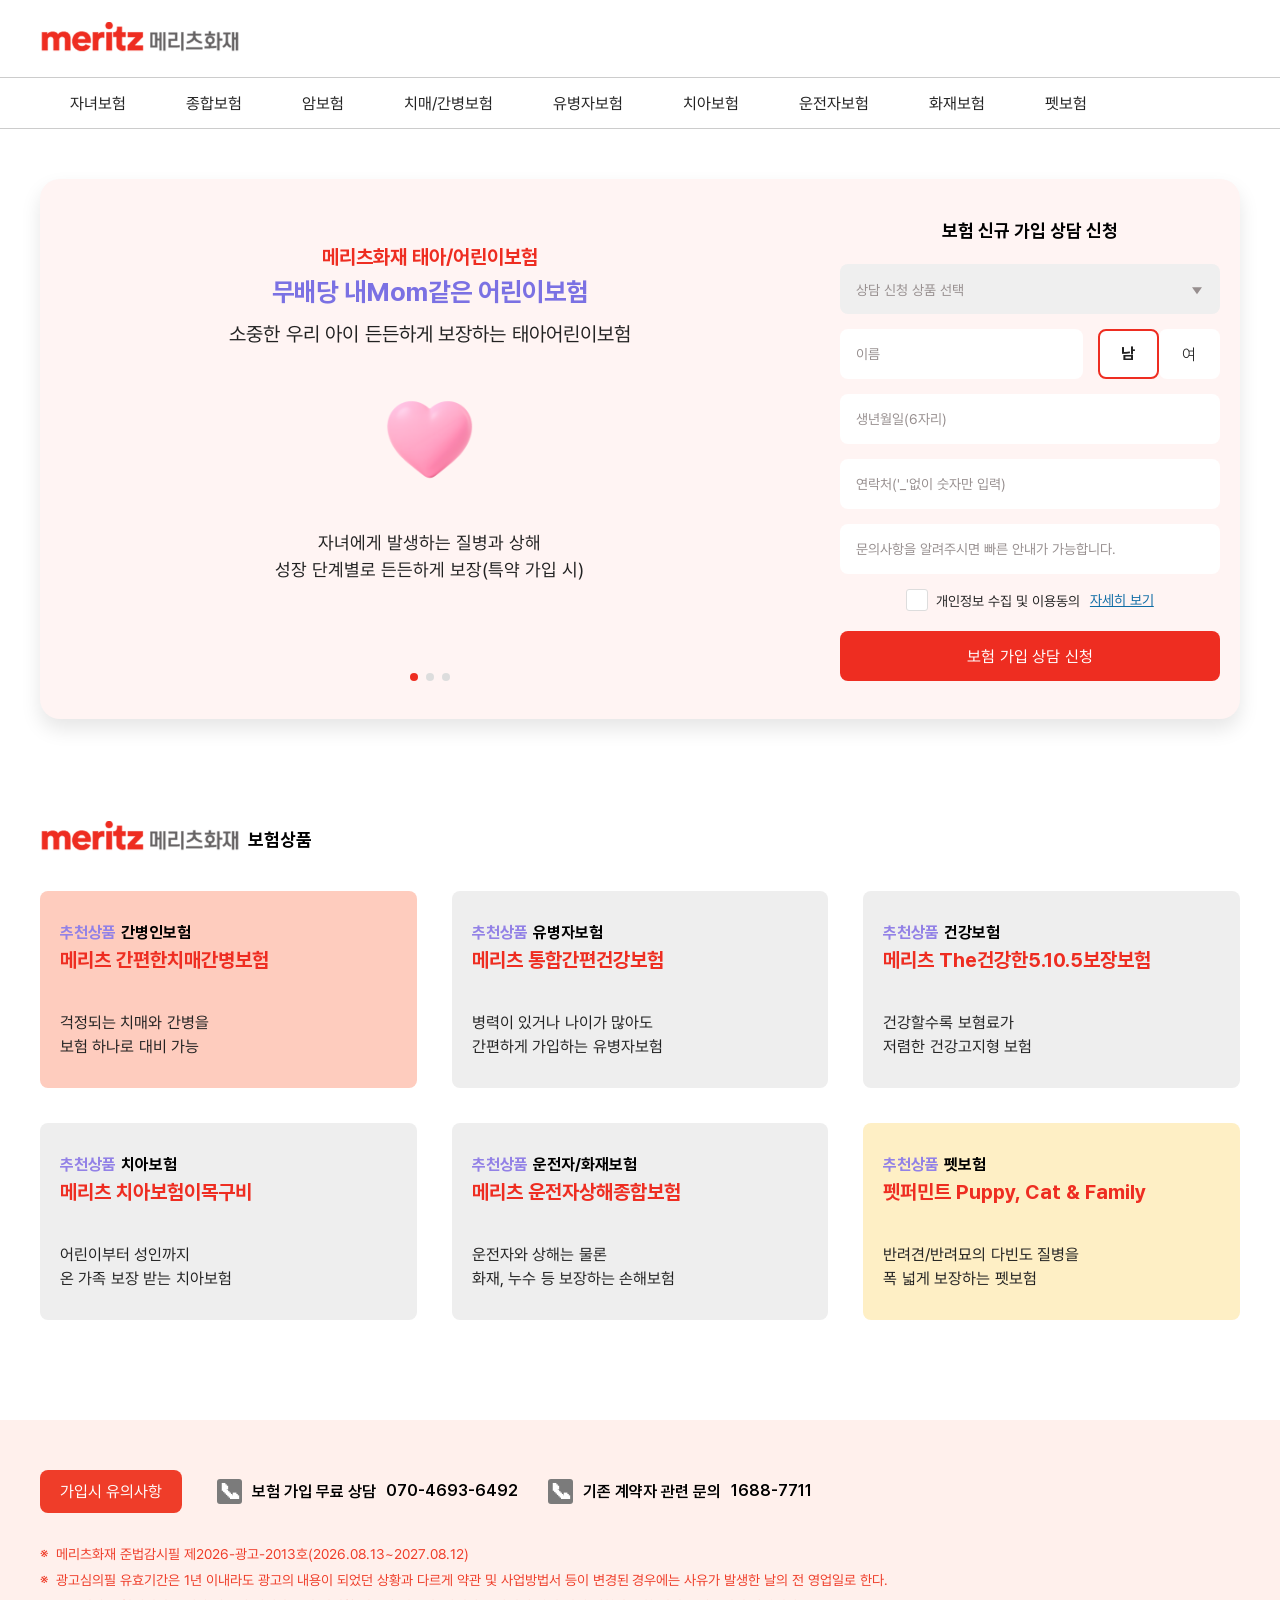
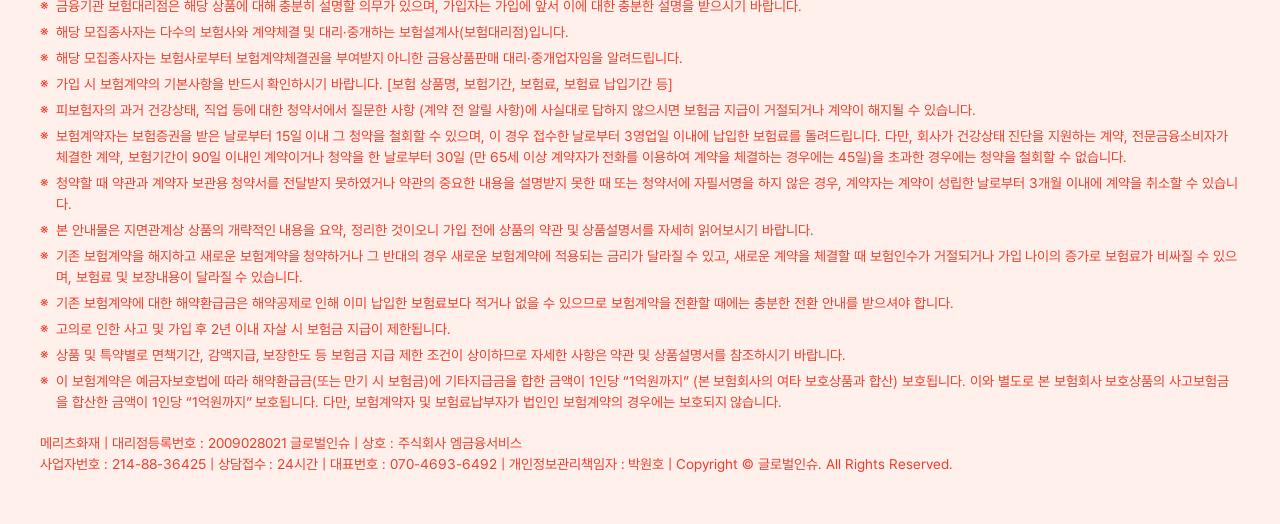
==== index.html @ 2b71a926 "commit" ====
<!DOCTYPE html>
<html lang="ko">

<head>
    <meta charset="utf-8" />
    <meta name="Keywords" content="" />
    <meta name="Description" content="" />
    <meta name="Author" content="" />
    <meta name="viewport"
        content="width=device-width, height=device-height, initial-scale=1.0, minimum-scale=1.0, maximum-scale=2.0, user-scalable=yes">
    <title>메인</title>
    <link rel="stylesheet" href="css/fonts.css">
    <link rel="stylesheet" href="css/reset.css">
    <link rel="stylesheet" href="css/style.css">
    <link rel="stylesheet" href="css/main.css">
    <link rel="stylesheet" href="css/aos.css">
    <link rel="stylesheet" href="css/slick.css">
    <script src="js/jquery-1.12.4.min.js"></script>
    <script src="js/slick.min.js"></script>
    <script src="js/aos.js"></script>
    <script src="js/main.js"></script>
    <script src="js/script.js"></script>

</head>

<body>

    <div id="wrap">

        <!-- 헤더 영역 -->
        <header id="headerWrap">
            <div class="container">
                <div class="headerBox">

                    <!-- 로고 영역 -->
                    <div class="headerTopBox">
                        <div class="headerLogoBox">
                            <h1>
                                <a href="#">
                                    <img src="images/common/logo.png" alt="메리츠화재">
                                </a>
                            </h1>
                        </div>
                    </div>
                    <!-- //로고 영역 -->

                    <!-- 네비게이션 영역 -->
                    <div class="headerBottomBox">

                        <nav class="headerNav">
                            <ul class="headerMenu">
                                <li>
                                    <a href="#">
                                        자녀보험
                                    </a>
                                </li>
                                <li>
                                    <a href="#">
                                        종합보험
                                    </a>
                                </li>
                                <li>
                                    <a href="#">
                                        암보험
                                    </a>
                                </li>
                                <li>
                                    <a href="#">
                                        치매/간병보험
                                    </a>
                                </li>
                                <li>
                                    <a href="#">
                                        유병자보험
                                    </a>
                                </li>
                                <li>
                                    <a href="#">
                                        치아보험
                                    </a>
                                </li>
                                <li>
                                    <a href="#">
                                        운전자보험
                                    </a>
                                </li>
                                <li>
                                    <a href="#">
                                        화재보험
                                    </a>
                                </li>
                                <li>
                                    <a href="#">
                                        펫보험
                                    </a>
                                </li>
                            </ul>
                        </nav>

                    </div>
                    <!-- //네비게이션 영역 -->

                    <!-- 모바일메뉴 영역 -->
                    <div id="mobileMenuWrap">

                        <button type="button" class="mobileMenuBtn toggleBtn" aria-expanded="false"
                            aria-label="모바일메뉴 열기">
                            <span></span>
                            <span></span>
                            <span></span>
                        </button>

                        <div class="mobileMenuBox">

                            <nav class="mobileMenuNav">
                                <ul class="mobileMenu">
                                    <li>
                                        <a href="#">
                                            자녀보험
                                        </a>
                                    </li>
                                    <li>
                                        <a href="#">
                                            종합보험
                                        </a>
                                    </li>
                                    <li>
                                        <a href="#">
                                            암보험
                                        </a>
                                    </li>
                                    <li>
                                        <a href="#">
                                            치매/간병보험
                                        </a>
                                    </li>
                                    <li>
                                        <a href="#">
                                            유병자보험
                                        </a>
                                    </li>
                                    <li>
                                        <a href="#">
                                            치아보험
                                        </a>
                                    </li>
                                    <li>
                                        <a href="#">
                                            운전자보험
                                        </a>
                                    </li>
                                    <li>
                                        <a href="#">
                                            화재보험
                                        </a>
                                    </li>
                                    <li>
                                        <a href="#">
                                            펫보험
                                        </a>
                                    </li>
                                </ul>
                            </nav>
                        </div>
                    </div>
                    <!-- //모바일메뉴 영역 -->

                </div>
            </div>
        </header>
        <!-- //헤더 영역 -->

        <!-- 메인 영역 -->
        <main id="mainWrap">

            <!-- 가입신청 영역 -->
            <section id="formInfoWrap">
                <div class="container">
                    <div class="formInfoBox">

                        <!-- 슬라이드 영역 -->
                        <div class="formSlideInfoBox">
                            <div class="slick">
                                <div class="formSlideBox">
                                    <h2 class="insuranceSlideTitle">
                                        메리츠화재 태아/어린이보험
                                    </h2>

                                    <h3 class="insuranceProductName">
                                        무배당 내Mom같은 어린이보험
                                    </h3>

                                    <p class="insuranceSlideSummary">
                                        소중한 우리 아이 든든하게 보장하는 태아어린이보험
                                    </p>

                                    <img src="images/main/slide_icon01.png" alt="메리츠 간병보험">

                                    <p class="insuranceSlideDescription">
                                        자녀에게 발생하는 질병과 상해<br>
                                        성장 단계별로 든든하게 보장(특약 가입 시)
                                    </p>
                                </div>

                                <div class="formSlideBox">
                                    <h2 class="insuranceSlideTitle">
                                        메리츠화재 암보험
                                    </h2>

                                    <h3 class="insuranceProductName">
                                        무배당 메리츠 또 걸려도 또 받는 암보험
                                    </h3>

                                    <p class="insuranceSlideSummary">
                                        30종의 암진단비를 각각 보장하는 통합 암보험
                                    </p>

                                    <img src="images/main/slide_icon02.png" alt="메리츠 운전자보험">

                                    <p class="insuranceSlideDescription">
                                        원발암부터 재진단암, 전이암 등 <br>
                                        암 진단비 걱정 없이 보장(특약 가입시)
                                    </p>
                                </div>

                                <div class="formSlideBox">
                                    <h2 class="insuranceSlideTitle">
                                        메리츠화재 치매/간병보험
                                    </h2>

                                    <h3 class="insuranceProductName">
                                        무배당 메리츠 간편한치매간병보험
                                    </h3>

                                    <p class="insuranceSlideSummary">
                                        걱정되는 치매와 간병을 보험 하나로 대비 가능
                                    </p>

                                    <img src="images/main/slide_icon03.png" alt="메리츠 암보험">

                                    <p class="insuranceSlideDescription">
                                        경증 치매부터 진단 시 <br>
                                        간병비 보장하는 간병보험(특약 가입 시)
                                    </p>
                                </div>
                            </div>

                        </div>
                        <!-- //슬라이드 영역 -->

                        <!-- 폼 영역 -->
                        <div class="formInputBox">

                            <h2>
                                보험 신규 가입 상담 신청
                            </h2>

                            <form action="" method="">

                                <!-- 상담 신청 상품 선택 -->
                                <div class="formBox">
                                    <div class="selectBox">
                                        <label for="consultProduct" class="blind">상담 신청 상품</label>
                                        <select name="consultProduct" id="consultProduct">
                                            <option value="" selected disabled>상담 신청 상품 선택</option>
                                            <option value="prenatal">태아보험</option>
                                            <option value="children">어린이보험</option>
                                            <option value="youth">청년보험</option>
                                            <option value="comprehensive">종합보험</option>
                                            <option value="cancer">암보험</option>
                                            <option value="caregiver">간병인보험</option>
                                            <option value="dementia">치매보험</option>
                                            <option value="dental">치아보험</option>
                                            <option value="driver">운전자보험</option>
                                            <option value="accident">상해보험</option>
                                            <option value="fire">화재보험</option>
                                            <option value="pet">펫보험</option>
                                        </select>
                                    </div>
                                </div>

                                <div class="formBox">
                                    <div class="formUserInfoBox">

                                        <!-- 이름 -->
                                        <div class="inputTextBox">
                                            <label for="name" name="name" class="blind">이름</label>
                                            <input type="text" id="name" placeholder="이름">
                                        </div>


                                        <!-- 성별 -->
                                        <div class="genderSelectBox" role="radiogroup" aria-label="성별 선택">

                                            <div class="inputRadioBox">
                                                <input type="radio" name="gender" id="genderMale" value="male"
                                                    class="blind" checked>
                                                <label for="genderMale" class="radioItem">남</label>
                                            </div>

                                            <div class="inputRadioBox">
                                                <input type="radio" name="gender" id="genderFemale" value="female"
                                                    class="blind">
                                                <label for="genderFemale" class="radioItem">여</label>
                                            </div>

                                        </div>

                                    </div>
                                </div>

                                <!-- 생년월일 -->
                                <div class="formBox">
                                    <div class="inputTextBox">
                                        <label for="birthDate" name="birthDate" class="blind">생년월일</label>
                                        <input type="text" id="birthDate" placeholder="생년월일(6자리)">
                                    </div>
                                </div>

                                <!-- 연락처 -->
                                <div class="formBox">
                                    <div class="inputTextBox">
                                        <label for="phone" name="phone" class="blind">연락처</label>
                                        <input type="text" id="phone" placeholder="연락처('_'없이 숫자만 입력)">
                                    </div>
                                </div>

                                <!-- 문의사항 -->
                                <div class="formBox">
                                    <div class="inputTextBox">
                                        <label for="contact" name="contact" class="blind">문의사항</label>
                                        <input type="text" id="contact" placeholder="문의사항을 알려주시면 빠른 안내가 가능합니다.">
                                    </div>
                                </div>

                                <div class="inputCheckBox">
                                    <input type="checkbox" id="agreeChk" name="agreeChk" class="blind">
                                    <label for="agreeChk">개인정보 수집 및 이용동의 </label>
                                    <button type="button" class="detailViewBtn">자세히 보기</button>
                                </div>

                                <button type="submit" class="formBtn">
                                    보험 가입 상담 신청
                                </button>

                            </form>

                        </div>
                        <!-- //폼 영역 -->

                    </div>
                </div>
            </section>
            <!-- //가입신청 영역 -->

            <!-- 보험 상품 영역 -->
            <section id="insuranceProductWrap">
                <div class="container">
                    <div class="insuranceProductBox">

                        <h3>
                            <img src="images/common/logo.png" alt="메리츠화재">
                            <strong>보험상품</strong>
                        </h3>

                        <!-- 보험 상품 목록 영역-->
                        <ul class="insuranceProductList">
                            <li>
                                <a href="#" class="insuranceProductLink caregiverProduct">

                                    <div class="insuranceProductMeta">
                                        <strong>추천상품</strong>
                                        <span>간병인보험</span>
                                    </div>

                                    <h4>
                                        메리츠 간편한치매간병보험
                                    </h4>


                                    <p>
                                        걱정되는 치매와 간병을 <br>
                                        보험 하나로 대비 가능
                                    </p>

                                </a>
                            </li>
                            <li>
                                <a href="#" class="insuranceProductLink simplifiedHealthProduct">

                                    <div class="insuranceProductMeta">
                                        <strong>추천상품</strong>
                                        <span>유병자보험</span>
                                    </div>

                                    <h4>
                                        메리츠 통합간편건강보험
                                    </h4>

                                    <p>
                                        병력이 있거나 나이가 많아도 <br>
                                        간편하게 가입하는 유병자보험
                                    </p>
                                </a>
                            </li>
                            <li>
                                <a href="#" class="insuranceProductLink healthProduct">

                                    <div class="insuranceProductMeta">
                                        <strong>추천상품</strong>
                                        <span>건강보험</span>
                                    </div>

                                    <h4>
                                        메리츠 The건강한5.10.5보장보험
                                    </h4>
                                    <p>
                                        건강할수록 보혐료가 <br>
                                        저렴한 건강고지형 보험
                                    </p>
                                </a>
                            </li>
                            <li>
                                <a href="#" class="insuranceProductLink dentalProduct">

                                    <div class="insuranceProductMeta">
                                        <strong>추천상품</strong>
                                        <span>치아보험</span>
                                    </div>

                                    <h4>
                                        메리츠 치아보험이목구비
                                    </h4>
                                    <p>
                                        어린이부터 성인까지 <br>
                                        온 가족 보장 받는 치아보험
                                    </p>
                                </a>
                            </li>
                            <li>
                                <a href="#" class="insuranceProductLink driverFireProduct">

                                    <div class="insuranceProductMeta">
                                        <strong>추천상품</strong>
                                        <span>운전자/화재보험</span>
                                    </div>

                                    <h4>
                                        메리츠 운전자상해종합보험
                                    </h4>
                                    <p>
                                        운전자와 상해는 물론 <br>
                                        화재, 누수 등 보장하는 손해보험
                                    </p>
                                </a>
                            </li>
                            <li>
                                <a href="#" class="insuranceProductLink petProduct">

                                    <div class="insuranceProductMeta">
                                        <strong>추천상품</strong>
                                        <span>펫보험</span>
                                    </div>

                                    <h4>
                                        펫퍼민트 Puppy, Cat & Family
                                    </h4>
                                    <p>
                                        반려견/반려묘의 다빈도 질병을 <br>
                                        폭 넓게 보장하는 펫보험
                                    </p>
                                </a>
                            </li>
                        </ul>
                        <!-- //보험 상품 목록 영역-->

                    </div>
                </div>
            </section>
            <!-- //보험 상품 영역 -->

        </main>
        <!-- //메인 영역 -->

        <!-- 푸터 영역 -->
        <footer id="footerWrap">
            <div class="container">
                <div class="footerBox">

                    <!-- 상단 영역 -->
                    <div class="footerTopBox">
                        <button type="button" class="footerPopupBtn">
                            가입시 유의사항
                        </button>

                        <div class="footerContactList">

                            <dl class="footerContactItem consultationContact">
                                <dt class="footerContactTitle">보험 가입 무료 상담</dt>
                                <dd class="footerContactNumber">
                                    <a href="tel:070-4693-6492">
                                        070-4693-6492
                                    </a>
                                </dd>
                            </dl>

                            <dl class="footerContactItem contractContact">
                                <dt class="footerContactTitle">기존 계약자 관련 문의</dt>
                                <dd class="footerContactNumber">
                                    <a href="tel:1688-7711">
                                        1688-7711
                                    </a>
                                </dd>
                            </dl>

                        </div>
                    </div>
                    <!-- //상단 영역 -->

                    <!-- 보험상품 안내 및 유의사항 -->
                    <div class="footerNoticeBox">
                        <ul class="footerNoticeList">
                            <li>
                                메리츠화재 준법감시필 제2026-광고-2013호(2026.08.13~2027.08.12)
                            </li>

                            <li>
                                광고심의필 유효기간은 1년 이내라도 광고의 내용이 되었던 상황과 다르게 약관 및
                                사업방법서 등이 변경된 경우에는 사유가 발생한 날의 전 영업일로 한다.
                            </li>

                            <li>
                                금융기관 보험대리점은 해당 상품에 대해 충분히 설명할 의무가 있으며,
                                가입자는 가입에 앞서 이에 대한 충분한 설명을 받으시기 바랍니다.
                            </li>

                            <li>
                                해당 모집종사자는 다수의 보험사와 계약체결 및 대리·중개하는
                                보험설계사(보험대리점)입니다.
                            </li>

                            <li>
                                해당 모집종사자는 보험사로부터 보험계약체결권을 부여받지 아니한
                                금융상품판매 대리·중개업자임을 알려드립니다.
                            </li>

                            <li>
                                가입 시 보험계약의 기본사항을 반드시 확인하시기 바랍니다.
                                [보험 상품명, 보험기간, 보험료, 보험료 납입기간 등]
                            </li>

                            <li>
                                피보험자의 과거 건강상태, 직업 등에 대한 청약서에서 질문한 사항
                                (계약 전 알릴 사항)에 사실대로 답하지 않으시면 보험금 지급이 거절되거나
                                계약이 해지될 수 있습니다.
                            </li>

                            <li>
                                보험계약자는 보험증권을 받은 날로부터 15일 이내 그 청약을 철회할 수 있으며,
                                이 경우 접수한 날로부터 3영업일 이내에 납입한 보험료를 돌려드립니다.
                                다만, 회사가 건강상태 진단을 지원하는 계약, 전문금융소비자가 체결한 계약,
                                보험기간이 90일 이내인 계약이거나 청약을 한 날로부터 30일
                                (만 65세 이상 계약자가 전화를 이용하여 계약을 체결하는 경우에는 45일)을
                                초과한 경우에는 청약을 철회할 수 없습니다.
                            </li>

                            <li>
                                청약할 때 약관과 계약자 보관용 청약서를 전달받지 못하였거나
                                약관의 중요한 내용을 설명받지 못한 때 또는 청약서에 자필서명을 하지 않은 경우,
                                계약자는 계약이 성립한 날로부터 3개월 이내에 계약을 취소할 수 있습니다.
                            </li>

                            <li>
                                본 안내물은 지면관계상 상품의 개략적인 내용을 요약, 정리한 것이오니
                                가입 전에 상품의 약관 및 상품설명서를 자세히 읽어보시기 바랍니다.
                            </li>

                            <li>
                                기존 보험계약을 해지하고 새로운 보험계약을 청약하거나 그 반대의 경우
                                새로운 보험계약에 적용되는 금리가 달라질 수 있고, 새로운 계약을 체결할 때
                                보험인수가 거절되거나 가입 나이의 증가로 보험료가 비싸질 수 있으며,
                                보험료 및 보장내용이 달라질 수 있습니다.
                            </li>

                            <li>
                                기존 보험계약에 대한 해약환급금은 해약공제로 인해 이미 납입한 보험료보다
                                적거나 없을 수 있으므로 보험계약을 전환할 때에는 충분한 전환 안내를
                                받으셔야 합니다.
                            </li>

                            <li>
                                고의로 인한 사고 및 가입 후 2년 이내 자살 시 보험금 지급이 제한됩니다.
                            </li>

                            <li>
                                상품 및 특약별로 면책기간, 감액지급, 보장한도 등 보험금 지급 제한 조건이
                                상이하므로 자세한 사항은 약관 및 상품설명서를 참조하시기 바랍니다.
                            </li>

                            <li>
                                이 보험계약은 예금자보호법에 따라 해약환급금(또는 만기 시 보험금)에
                                기타지급금을 합한 금액이 1인당 “1억원까지”
                                (본 보험회사의 여타 보호상품과 합산) 보호됩니다.
                                이와 별도로 본 보험회사 보호상품의 사고보험금을 합산한 금액이
                                1인당 “1억원까지” 보호됩니다. 다만, 보험계약자 및 보험료납부자가
                                법인인 보험계약의 경우에는 보호되지 않습니다.
                            </li>
                        </ul>
                    </div>
                    <!-- //보험상품 안내 및 유의사항 -->

                    <!-- 회사 정보 영역 -->
                    <div class="footerCompanyBox">

                        <!-- 회사 정보 -->
                        <div class="footerCompanyInfo">
                            <p>
                                메리츠화재 | 대리점등록번호 : 2009028021 글로벌인슈 | 상호 : 주식회사 엠금융서비스 <br>
                                사업자번호 : 214-88-36425 | 상담접수 : 24시간
                                | 대표번호 : 070-4693-6492 | 개인정보관리책임자 : 박원호 | Copyright © 글로벌인슈. All Rights Reserved.
                            </p>
                        </div>
                        <!-- //회사 정보 영역 -->

                    </div>
                </div>
        </footer>
        <!-- //푸터 영역 -->

    </div>
    <!-- //wrap -->

    <!-- 개인정보 수집 및 이용동의 팝업 -->
    <div id="privacyPolicyPopup" class="commonPopupWrap">
        <div class="popupBox">

            <!-- 팝업 내용 -->
            <div class="popupContent">
                <div class="privacyPolicyBox">

                    <h2 id="privacyPopupTitle" class="popupContentTitle privacyPolicyTitle">
                        개인(신용)정보의 수집·이용에 관한 사항
                    </h2>

                    <p class="privacyPolicyIntro">
                        귀하가 금융상품 소개 등을 위하여 본인의 개인(신용)정보를 수집·이용하고자 하는
                        경우에는 [개인정보보호법] 제15조 및 제22조, [신용정보의 이용 및 보호에 관한 법률]
                        제32조 및 제33조에 따라 동의를 얻어야 합니다. 이에 본인은 귀사가 아래의 내용과
                        같이 영업목적으로 본인의 개인(신용)정보를 수집·이용하는 데 동의합니다.
                    </p>

                    <div class="privacyPolicyList">

                        <div class="privacyPolicyItem">
                            <h3 class="privacyPolicyItemTitle">
                                1. 개인정보의 수집·이용 목적
                            </h3>

                            <ul class="privacyPolicySubList">
                                <li>
                                    서비스 이용에 따른 본인 식별 절차 및 개인 맞춤 서비스 제공
                                </li>

                                <li>
                                    보험상품, 서비스 소개 및 판매, 사은·판촉행사 안내
                                    (전화, SMS 포함)
                                </li>

                                <li>
                                    고지사항 전달, 본인 의사 확인, 불만 처리 등 원활한 보험 관련
                                    의사소통 경로의 확보
                                </li>
                            </ul>
                        </div>

                        <div class="privacyPolicyItem">
                            <h3 class="privacyPolicyItemTitle">
                                2. 수집·이용할 개인(신용)정보의 내용
                            </h3>

                            <p class="privacyPolicyText">
                                성명, 생년월일, 성별, 연락처
                            </p>
                        </div>

                        <div class="privacyPolicyItem">
                            <h3 class="privacyPolicyItemTitle">
                                3. 개인(신용)정보의 보유·이용 기간
                            </h3>

                            <p class="privacyPolicyText">
                                수집·이용 동의일로부터 고객님의 동의 철회 시까지 보관하며,
                                1544-1683으로 전화하시면 철회할 수 있습니다.
                                (단, 최대 3년)
                            </p>
                        </div>

                        <div class="privacyPolicyItem">
                            <h3 class="privacyPolicyItemTitle">
                                4. 개인정보 수집에 동의하지 않는 경우
                            </h3>

                            <p class="privacyPolicyText">
                                이용자는 개인정보 수집 동의를 거부할 권리가 있으며,
                                이에 대한 동의를 하지 않은 경우에는 보험설계 및 상담 서비스 제공이
                                제한됩니다.
                            </p>
                        </div>

                        <div class="privacyPolicyItem">
                            <h3 class="privacyPolicyItemTitle">
                                5. 수집자
                            </h3>

                            <p class="privacyPolicyText">
                                ㈜엠금융서비스
                            </p>
                        </div>

                    </div>

                    <ul class="privacyPolicyNoticeList">
                        <li>
                            정보 동의 시 계약상담 및 가입설계를 위해 최소한의 정보만
                            수집·이용·조회하게 되며, 본 동의를 거부하시는 경우 보험계약 상담 등
                            정상적인 서비스 제공이 불가능할 수 있습니다.
                        </li>

                        <li>
                            이 동의서는 계약의 갱신 등으로 변경되는 경우에도 유효합니다.
                        </li>
                    </ul>

                    <div class="marketingOptOutBox">
                        <h3 class="marketingOptOutTitle">
                            상품권유 중지청구(Do-Not Call)
                        </h3>

                        <ul class="marketingOptOutList">
                            <li>
                                개인(신용)정보 제공 및 이용에 동의한 이후에도 전화[1544-1683],
                                서면 등을 통해 언제든지 마케팅 활동에 대한 중지를 요청할 수 있습니다.
                            </li>

                            <li>
                                현 개인정보 수집·이용에 관한 사항의 내용에 추가, 삭제, 수정이 있을 시에는
                                개정 최소 7일 전부터 회사 인터넷 홈페이지 등을 통해 고지하겠습니다.
                            </li>
                        </ul>
                    </div>

                </div>
            </div>
            <!-- //팝업 내용 -->

            <!-- 팝업 닫기 -->
            <button type="button" class="popupCloseBtn" aria-label="팝업 닫기"></button>

        </div>
    </div>
    <!-- //개인정보 수집 및 이용동의 팝업 -->

    <!-- 보험가입 전 유의사항 팝업 -->
    <div id="insuranceNoticePopup" class="commonPopupWrap">
        <div class="popupBox">

            <!-- 팝업 내용 -->
            <div class="popupContent">
                <div class="insuranceNoticeBox">

                    <!-- 보험가입 전 유의사항 -->
                    <div class="insuranceNoticeSection">
                        <h2 id="insuranceNoticeTitle" class="popupContentTitle">
                            보험가입 전 유의사항
                        </h2>

                        <ul class="insuranceNoticeList">
                            <li>
                                (주)엠금융서비스 보험대리점은 소비자에게 해당 상품에 대해 충분히
                                설명해야 하며, 보험계약자는 본 상품 가입에 앞서 이에 대한 충분한
                                설명을 받으시기 바랍니다.
                            </li>

                            <li>
                                (주)엠금융서비스 보험대리점은 다수의 보험사와 계약 체결 및
                                대리·중개하는 보험설계사(보험대리점)이며, 보험사로부터
                                보험계약체결권을 부여받지 아니한 금융상품판매 대리·중개업자임을
                                알려드립니다.
                            </li>

                            <li>
                                보험계약자가 기존 보험계약을 해지하고 새로운 보험계약을 체결하는
                                경우, 보험인수가 거절되거나 보험료가 인상될 수 있으며,
                                보장내용(면책기간 재적용 등)이 달라질 수 있습니다.
                            </li>

                            <li>
                                가입 시 보험 상품명, 보험기간, 갱신기간, 납입기간, 보험료,
                                면책기간, 감액기간 등 기본사항을 반드시 확인하시기 바랍니다.
                            </li>

                            <li>
                                보험기간 중에 발생한 사고 및 질병에 한하여 보상하며,
                                보상받을 수 있는 경우와 보상받을 수 없는 경우를 확인하셔야 합니다.
                            </li>

                            <li>
                                지급한도, 면책사항 등에 따라 보험금 지급이 제한될 수 있습니다.
                                또한 상해담보의 경우 암벽등반, 스카이다이빙 등 직업, 직무,
                                동호회 활동 중 발생한 사고는 보상하지 않습니다.
                            </li>

                            <li>
                                보험계약 청약 시 기재사항을 사실대로 빠짐없이 작성하고
                                자필 서명하셔야 합니다.
                            </li>

                            <li>
                                질병이나 상해에 대한 위험 보장을 주목적으로 하는 보장성보험이며,
                                저축 또는 연금수령을 목적으로 가입하시기에 적합하지 않습니다.
                            </li>

                            <li>
                                갱신형 상품은 별도의 의사 표시가 없으면 보험기간 만기 시 계약이
                                갱신될 수 있으며, 갱신 시 보험료가 인상될 수 있습니다.
                            </li>

                            <li>
                                보험계약 체결 전 상품설명서 및 약관을 반드시 읽어보시기 바랍니다.
                            </li>
                        </ul>
                    </div>
                    <!-- //보험가입 전 유의사항 -->

                    <!-- 예금자 보호안내 -->
                    <div class="insuranceNoticeSection">
                        <h3 class="insuranceNoticeSectionTitle">
                            예금자 보호안내
                        </h3>

                        <p class="insuranceNoticeText">
                            이 보험계약은 예금자보호법에 따라 해약환급금(또는 만기 시 보험금)에
                            기타지급금을 합한 금액이 1인당 “1억원까지”
                            (본 보험회사의 여타 보호상품과 합산) 보호됩니다.
                        </p>

                        <p class="insuranceNoticeText">
                            이와 별도로 본 보험회사 보호상품의 사고보험금을 합산한 금액이
                            1인당 “1억원까지” 보호됩니다. 다만, 보험계약자 및 보험료납부자가
                            법인인 보험계약의 경우에는 보호되지 않습니다.
                        </p>
                    </div>
                    <!-- //예금자 보호안내 -->

                    <!-- 보험계약 체결 전 유의사항 -->
                    <div class="insuranceNoticeSection">
                        <h3 class="insuranceNoticeSectionTitle">
                            보험계약 체결 전 유의사항
                        </h3>

                        <p class="insuranceNoticeText">
                            보험계약자 또는 피보험자께서는 보험계약 체결 전에 보험상품명,
                            보험기간, 보험료, 보험료납입기간, 피보험자 등의 계약내용을 반드시
                            확인하시고 해당 상품의 가입설명서 및 보험약관 내용을 반드시
                            읽어보시기 바랍니다.
                        </p>
                    </div>
                    <!-- //보험계약 체결 전 유의사항 -->

                    <!-- 보험계약 해지 후 다른 보험계약 시 유의사항 -->
                    <div class="insuranceNoticeSection">
                        <h3 class="insuranceNoticeSectionTitle">
                            보험계약 해지 후 다른 보험계약 시 유의사항
                        </h3>

                        <p class="insuranceNoticeText">
                            보험계약자 또는 피보험자께서는 기존에 체결되어 있던 보험계약을
                            해지하고 새로운 보험계약을 체결하는 경우 질병이력, 연령증가 등으로
                            가입이 거절되거나 보험료가 인상될 수 있으며, 가입 상품에 따라
                            새로운 면책기간 적용 및 보장 제한 등 기타 불이익이 발생할 수 있습니다.
                        </p>
                    </div>
                    <!-- //보험계약 해지 후 다른 보험계약 시 유의사항 -->

                    <!-- 보험계약 전 알릴 의무 -->
                    <div class="insuranceNoticeSection">
                        <h3 class="insuranceNoticeSectionTitle">
                            보험계약 전 알릴 의무
                        </h3>

                        <p class="insuranceNoticeText">
                            “계약 전 알릴 의무사항”은 회사가 보험계약의 청약을 인수하는 데
                            필요한 자료이므로 보험계약자 및 피보험자는 사실대로 알려야 합니다.
                            위 사항에 대하여 만약 사실대로 알리지 않거나 사실과 다르게 알린
                            경우에는 보험가입이 거절될 수 있으며, 특히 그 내용이 [중요한 사항]에
                            해당하는 경우에는 보험계약자 또는 피보험자의 의사와 관계없이
                            보험약관상 [계약 전 알릴 의무 위반의 효과] 조항에 의해 계약이
                            해지되거나 보장이 제한될 수 있습니다.
                        </p>

                        <p class="insuranceNoticeText">
                            보험설계사는 계약 전 알릴 의무사항에 대한 수령권한이 없으므로
                            과거의 진단 또는 치료 사실 등 중요한 내용을 청약서에 기재하지 않고
                            보험설계사에게 구두로만 알린 경우에는 계약 전 알릴 의무를 이행한
                            것으로 인정되지 않아, 향후 계약이 해지되거나 보험금을 지급받지
                            못할 수 있습니다.
                        </p>
                    </div>
                    <!-- //보험계약 전 알릴 의무 -->

                    <!-- 보험계약 후 알릴 의무 -->
                    <div class="insuranceNoticeSection">
                        <h3 class="insuranceNoticeSectionTitle">
                            보험계약 후 알릴 의무
                        </h3>

                        <p class="insuranceNoticeText">
                            보험계약자 등은 피보험자의 직업·직무 변경 등이 발생한 경우 지체 없이
                            보험회사에 알려야 하며, 이를 알리지 않은 경우 계약 해지 등 알릴 의무
                            위반에 따른 불이익이 발생할 수 있습니다.
                        </p>
                    </div>
                    <!-- //보험계약 후 알릴 의무 -->

                    <!-- 부활 -->
                    <div class="insuranceNoticeSection">
                        <h3 class="insuranceNoticeSectionTitle">
                            부활(효력회복)
                        </h3>

                        <p class="insuranceNoticeText">
                            계약자 또는 피보험자는 보험기간 중에 피보험자가 그 직업 또는 직무를
                            변경(자가용 운전자가 영업용 운전자로 직업 또는 직무를 변경하는 등의
                            경우를 포함합니다)하거나 이륜자동차 또는 원동기장치자전거
                            (전동퀵보드, 전동휠 등 전동기로 작동하는 개인형 이동장치를 포함하여
                            장애인 또는 교통약자가 사용하는 보행보조용 의자차인 전동휠체어,
                            의료용 스쿠터 등은 제외합니다)를 계속적으로 사용
                            (직업, 직무 또는 동호회 활동과 출퇴근 용도 등으로 주로 사용하는
                            경우에 한함)하게 된 경우에는 지체 없이 회사에 알려야 합니다.
                        </p>

                        <p class="insuranceNoticeText">
                            이에 따라 위험이 감소된 경우에는 회사는 그 차액보험료를 돌려드리며,
                            계약자 또는 피보험자의 고의 또는 중대한 과실로 위험이 증가된 경우에는
                            통지를 받은 날부터 1개월 이내에 보험료의 증액을 청구하거나 계약을
                            해지할 수 있습니다.
                        </p>

                        <p class="insuranceNoticeText">
                            계약자 또는 피보험자가 고의 또는 중대한 과실로 직업 또는 직무의
                            변경 사실을 회사에 알리지 않은 경우 변경 후 요율이 변경 전 요율보다
                            높을 때에는 회사는 동 사실을 안 날부터 1개월 이내에 계약자 또는
                            피보험자에게 보험료의 증액을 청구하거나 계약을 해지할 수 있습니다.
                            또한 보험사고가 발생한 경우 보험금의 지급이 제한될 수 있습니다.
                        </p>
                    </div>
                    <!-- //부활 -->

                    <!-- 자동갱신 특약 관련사항 -->
                    <div class="insuranceNoticeSection">
                        <h3 class="insuranceNoticeSectionTitle">
                            자동갱신 특약 관련사항
                        </h3>

                        <p class="insuranceNoticeText">
                            갱신형 특별약관의 만기일 전일까지 계약자의 별도 의사표시가 없는 한
                            자동갱신되며, 이때 보험료는 인상될 수 있습니다.
                        </p>
                    </div>
                    <!-- //자동갱신 특약 관련사항 -->

                    <!-- 자필서명 -->
                    <div class="insuranceNoticeSection">
                        <h3 class="insuranceNoticeSectionTitle">
                            자필서명
                        </h3>

                        <p class="insuranceNoticeText">
                            보험계약자와 피보험자가 자필서명을 하지 않으신 경우에는 보장을 받지
                            못할 수 있습니다. 다만, 전화를 이용하여 가입할 때 일정 요건이
                            충족되면 자필서명을 생략할 수 있으며, 인터넷을 이용한 사이버몰에서는
                            전자서명으로 대체할 수 있습니다.
                        </p>
                    </div>
                    <!-- //자필서명 -->

                    <!-- 청약철회 -->
                    <div class="insuranceNoticeSection">
                        <h3 class="insuranceNoticeSectionTitle">
                            청약철회
                        </h3>

                        <p class="insuranceNoticeText">
                            일반금융소비자인 계약자는 「금융소비자 보호에 관한 법률」 제46조,
                            동법 시행령 제37조, 동법 감독규정 제30조에서 정하는 바에 따라
                            보험증권을 받은 날부터 15일 이내
                            (청약을 한 날부터 30일 이내에 한하며, 만 65세 이상 계약자가 전화를
                            이용하여 체결한 계약은 45일)에 청약을 철회할 수 있으며,
                            이 경우 철회를 접수한 날부터 3영업일 이내에 보험료를 돌려드립니다.
                        </p>

                        <p class="insuranceNoticeText">
                            다만, 회사가 건강상태 진단을 지원하는 계약, 보장기간이 90일 이내인
                            계약 또는 전문금융소비자가 체결한 계약은 청약을 철회할 수 없습니다.
                        </p>
                    </div>
                    <!-- //청약철회 -->

                    <!-- 개인정보를 보호받을 권리 -->
                    <div class="insuranceNoticeSection">
                        <h3 class="insuranceNoticeSectionTitle">
                            개인정보를 보호받을 권리
                        </h3>

                        <p class="insuranceNoticeText">
                            보험계약자는 법에서 정한 경우를 제외하고 본인의 동의 없이 본인의
                            개인정보가 제3자에게 제공 또는 이용되지 않을 권리가 있습니다.
                        </p>
                    </div>
                    <!-- //개인정보를 보호받을 권리 -->

                    <!-- 비례보상 -->
                    <div class="insuranceNoticeSection">
                        <h3 class="insuranceNoticeSectionTitle">
                            비례보상
                        </h3>

                        <p class="insuranceNoticeText">
                            실손의료보장, 배상책임 관련 보장 등 해당 담보를 보장하는 다수의
                            보험계약이 체결되어 있는 경우, 2개 이상의 보험에 가입하더라도
                            그 계약과 보험금을 분담하여 비례보상되므로 유사한 보험가입 여부 및
                            보상한도를 반드시 확인하시기 바랍니다.
                        </p>
                    </div>
                    <!-- //비례보상 -->

                    <!-- 품질보증제도 -->
                    <div class="insuranceNoticeSection">
                        <h3 class="insuranceNoticeSectionTitle">
                            품질보증제도
                        </h3>

                        <p class="insuranceNoticeText">
                            회사가 보험약관 및 계약자 보관용 청약서를 청약할 때 보험계약자에게
                            전달하지 않거나 약관의 중요한 내용을 설명하지 않은 때 또는 계약을
                            체결할 때 계약자가 청약서에 자필서명
                            (날인 및 전자서명법 제2조 제2호에 따른 전자서명을 포함합니다)을
                            하지 않은 때(전화를 이용하여 계약을 체결하는 경우 자필서명을
                            생략할 수 있음)에는 계약자는 계약이 성립한 날부터 3개월 이내에
                            계약을 취소할 수 있습니다.
                        </p>

                        <p class="insuranceNoticeText">
                            이 경우 회사는 계약자에게 이미 납입한 보험료를 돌려드리며,
                            보험료를 받은 기간에 대하여 보험계약대출이율을 연 단위 복리로
                            계산한 금액을 더하여 지급합니다.
                        </p>
                    </div>
                    <!-- //품질보증제도 -->

                    <!-- 위법계약을 해지할 수 있는 권리 -->
                    <div class="insuranceNoticeSection">
                        <h3 class="insuranceNoticeSectionTitle">
                            위법계약을 해지할 수 있는 권리
                        </h3>

                        <p class="insuranceNoticeText">
                            계약자는 보험회사가 「금융소비자 보호에 관한 법률」 제17조 내지
                            제21조를 위반하여 계약을 체결한 경우, 동법 제47조
                            (위법계약의 해지) 제1항, 동법 시행령 제38조 및 동법 감독규정
                            제31조에서 정하는 바에 따라 계약체결일부터 5년을 초과하지 않는
                            범위 내에서 계약체결에 대한 회사의 위반사항을 안 날부터 1년 이내에
                            서면 등으로 해당 계약의 해지를 요구할 수 있습니다.
                        </p>

                        <p class="insuranceNoticeText">
                            이때 계약자는 해지요구서에 위반 사실을 증명하는 서류를 첨부하여
                            보험사에 제출하여야 합니다. 이 경우 보험사에 해지를 요구하신 날부터
                            10일 이내에 수락 여부를 통지
                            (거절할 때에는 거절 사유를 함께 포함하여 통지)받으실 수 있습니다.
                        </p>

                        <p class="insuranceNoticeText">
                            다만, 법률에 따라 가입 의무가 부과되고 그 해제·해지도 해당 법률에
                            따라 가능한 보장성 상품에 대해 계약의 해지를 요구하려는 경우에는
                            동종의 다른 보험에 가입되어 있어야 합니다.
                        </p>
                    </div>
                    <!-- //위법계약을 해지할 수 있는 권리 -->

                    <!-- 해약환급금 안내 -->
                    <div class="insuranceNoticeSection">
                        <h3 class="insuranceNoticeSectionTitle">
                            해약환급금이 납입한 보험료보다 적거나 없을 수 있는 이유
                        </h3>

                        <p class="insuranceNoticeText">
                            보험계약자는 계약을 해지할 수 있으며, 중도 해지 시 지급되는
                            해약환급금은 납입한 보험료보다 적거나 없을 수 있습니다.
                            그 이유는 납입한 보험료 중 위험보장을 위한 보험료, 사업비 및
                            특약보험료를 차감한 후 운용·적립되고, 해지 시에는 계약자적립액에서
                            이미 지출한 사업비 해당액을 차감하는 경우가 있기 때문입니다.
                        </p>
                    </div>
                    <!-- //해약환급금 안내 -->

                    <!-- 보험금을 지급하지 않는 사유 -->
                    <div class="insuranceNoticeSection">
                        <h3 class="insuranceNoticeSectionTitle">
                            보험금을 지급하지 않는 사유
                        </h3>

                        <p class="insuranceNoticeText">
                            회사는 다음 중 어느 한 가지로 보험금 지급사유가 발생한 때에는
                            보험금을 지급하지 않습니다.
                        </p>

                        <ul class="insuranceNoticeList insuranceNoticeDashList">
                            <li>
                                피보험자가 고의로 자신을 해친 경우. 다만, 피보험자가 심신상실
                                등으로 자유로운 의사결정을 할 수 없는 상태에서 자신을 해친
                                경우에는 보험금을 지급하여 드립니다.
                            </li>

                            <li>
                                보험수익자가 고의로 피보험자를 해친 경우. 다만, 그 보험수익자가
                                일부 보험수익자인 경우에는 다른 보험수익자에 대한 보험금은
                                지급합니다.
                            </li>

                            <li>
                                계약자가 고의로 피보험자를 해친 경우
                            </li>

                            <li>
                                피보험자의 임신, 출산(제왕절개 포함), 산후기. 그러나 회사가
                                보장하는 보험금 지급사유로 인한 경우에는 보험금을 지급해드립니다.
                            </li>

                            <li>
                                전쟁, 외국의 무력행사, 혁명, 내란, 사변, 폭동
                            </li>
                        </ul>
                    </div>
                    <!-- //보험금을 지급하지 않는 사유 -->

                    <!-- 모집질서 확립 및 신고센터 -->
                    <div class="insuranceNoticeSection">
                        <h3 class="insuranceNoticeSectionTitle">
                            모집질서 확립 및 신고센터 안내
                        </h3>

                        <p class="insuranceNoticeText">
                            특별이익 제공 등 법질서 문란행위는 금융감독원으로부터 제재를 받을
                            수 있습니다.
                        </p>

                        <p class="insuranceNoticeText">
                            금융감독원 민원상담 전화 : 국번 없이 1332 /
                            인터넷 :
                            <a href="https://www.fss.or.kr" target="_blank" rel="noopener noreferrer">
                                www.fss.or.kr
                            </a>
                        </p>
                    </div>
                    <!-- //모집질서 확립 및 신고센터 -->

                    <!-- 분쟁조정절차 -->
                    <div class="insuranceNoticeSection">
                        <h3 class="insuranceNoticeSectionTitle">
                            분쟁조정절차에 관한 사항
                        </h3>

                        <p class="insuranceNoticeText">
                            이 보험계약과 관련하여 의문사항 또는 불만(민원)이 있을 경우
                            해당 모집자나 생명보험협회 상담센터(02-2262-6600)에 문의할 수
                            있습니다.
                        </p>

                        <p class="insuranceNoticeText">
                            또한 분쟁이 발생한 경우 금융감독원
                            (국번 없이 1332,
                            <a href="https://www.fss.or.kr" target="_blank" rel="noopener noreferrer">
                                www.fss.or.kr
                            </a>),
                            한국소비자원(국번 없이 1372) 등에 도움을 요청할 수 있습니다.
                            다만, 분쟁조정의 신청 이후 또는 조정신청 사건의 처리절차 진행 중에
                            일방 당사자가 소를 제기한 경우에는 그 조정의 처리를 중지하고
                            이를 당사자 쌍방에게 통보합니다.
                        </p>
                    </div>
                    <!-- //분쟁조정절차 -->

                    <!-- 금융감독원 보험범죄 신고센터 -->
                    <div class="insuranceNoticeSection">
                        <h3 class="insuranceNoticeSectionTitle">
                            금융감독원 보험범죄 신고센터 안내
                        </h3>

                        <p class="insuranceNoticeText">
                            보험사기방지 특별법 제8조(보험사기죄)에 의거 10년 이하의 징역 또는
                            5천만원 이하의 벌금에 처해집니다.
                        </p>

                        <p class="insuranceNoticeText">
                            금융감독원 민원상담 전화 : 국번 없이 1332 /
                            <a href="https://www.fss.or.kr" target="_blank" rel="noopener noreferrer">
                                www.fss.or.kr
                            </a>
                        </p>
                    </div>
                    <!-- //금융감독원 보험범죄 신고센터 -->

                    <!-- 승환계약 불이익사항 -->
                    <div class="insuranceNoticeSection">
                        <h3 class="insuranceNoticeSectionTitle">
                            승환계약 불이익사항 안내
                        </h3>

                        <p class="insuranceNoticeText">
                            보험계약자가 기존 보험계약을 해지하고 새로운 보험계약을 체결하는
                            과정에서 다음과 같은 불이익이 발생할 수 있습니다.
                        </p>

                        <ol class="insuranceNoticeNumberList">
                            <li>
                                <span>①</span>
                                질병이력, 연령증가 등으로 가입이 거절되거나 보험료가
                                인상될 수 있습니다.
                            </li>

                            <li>
                                <span>②</span>
                                가입 상품에 따라 새로운 면책기간 적용 및 보장 제한 등
                                기타 불이익이 발생할 수 있습니다.
                            </li>
                        </ol>
                    </div>
                    <!-- //승환계약 불이익사항 -->

                    <!-- 기타 안내사항 -->
                    <div class="insuranceNoticeSection">
                        <ul class="insuranceNoticeList insuranceNoticeDotList">
                            <li>
                                자료 중 약관은 특정 보험회사의 약관을 참조했으며,
                                일부 내용은 보험회사 및 상품별로 상이할 수 있습니다.
                            </li>

                            <li>
                                회사별, 상품별, 성별, 연령, 직업에 따라 담보내용,
                                가입 가능한 담보와 가입금액은 상이하며, 회사가 정하는 기준에
                                따라 가입이 제한되거나 가입이 불가능할 수 있습니다.
                            </li>

                            <li>
                                광고심의필 유효기간은 1년 이내라도 광고의 내용이 되었던 상황과
                                다르게 약관 및 사업방법서 등이 변경된 경우에는 사유가 발생한
                                날의 전 영업일로 합니다.
                            </li>

                            <li>
                                상기 내용은 모집종사자 개인의 의견이며, 계약체결에 따른 이익 또는
                                손실은 보험계약자 및 피보험자에게 귀속됩니다.
                            </li>
                        </ul>
                    </div>
                    <!-- //기타 안내사항 -->

                </div>
            </div>
            <!-- //팝업 내용 -->

            <!-- 팝업 닫기 -->
            <button type="button" class="popupCloseBtn" aria-label="팝업 닫기"></button>

        </div>
    </div>
    <!-- //보험가입 전 유의사항 팝업 -->

</body>

</html>
---- css/fonts.css ----
@charset "utf-8";

@font-face {
    font-family: 'Pretendard';
    font-style: normal;
    font-weight: 800;
    src: url(fonts/Pretendard-ExtraBold.woff2) format('font-woff2'),
        url(fonts/Pretendard-ExtraBold.woff) format('woff'),
        url(fonts/Pretendard-ExtraBold.otf) format('opentype'),
}

@font-face {
    font-family: 'Pretendard';
    font-style: normal;
    font-weight: 700;
    src: url(fonts/Pretendard-Bold.woff2) format('font-woff2'),
        url(fonts/Pretendard-Bold.woff) format('woff'),
        url(fonts/Pretendard-Bold.otf) format('opentype'),
}

@font-face {
    font-family: 'Pretendard';
    font-style: normal;
    font-weight: 600;
    src: url(fonts/Pretendard-SemiBold.woff2) format('font-woff2'),
        url(fonts/Pretendard-SemiBold.woff) format('woff'),
        url(fonts/Pretendard-SemiBold.otf) format('opentype');
}

@font-face {
    font-family: 'Pretendard';
    font-style: normal;
    font-weight: 400;
    src: url(fonts/Pretendard-Regular.woff2) format('font-woff2'),
        url(fonts/Pretendard-Regular.woff) format('woff'),
        url(fonts/Pretendard-Regular.otf) format('opentype');
}

@font-face {
    font-family: 'Pretendard';
    font-style: normal;
    font-weight: 300;
    src: url(fonts/Pretendard-Light.woff2) format('font-woff2'),
        url(fonts/Pretendard-Light.woff) format('woff'),
        url(fonts/Pretendard-Light.otf) format('opentype');
}
---- css/style.css ----
@charset "UTF-8";

/* 폼 */
input{display: block; padding: 0 10px 0 16px; width: 100%; height: 50px; border: 0; border-radius: 8px; background-color: #fff; font-size: 14px;}
input::placeholder{color: #978f8f;}
input[type="checkbox"] + label{display: flex; align-items: center; gap: 0 8px; font-size: 14px; cursor: pointer;}
input[type="checkbox"] + label::before{content: ""; width: 20px; height: 20px; border-radius: 3px; border: 1px solid #ddd; background-color: #fff;}
input[type="checkbox"]:checked + label::before{content: "✓"; display: inline-flex; align-items: center; justify-content: center;  background-color: #ee2d21; border: 1px solid #ee2d21; color: #fff; text-align: center; font-size: 16px; line-height: 1;}
.selectBox{position: relative;}
.selectBox::after{content: ""; position: absolute;
    top: 50%; right: 18px; border-top: 7px solid #978f8f;
    border-right: 5px solid transparent; border-left: 5px solid transparent;
    transform: translateY(-25%);}
select{padding: 0 10px 0 16px; width: 100%; height: 50px; border: 0; border-radius: 8px; font-size: 14px; color: #978f8f; cursor: pointer;  appearance: none; -webkit-appearance: none; -moz-appearance: none;}

@media (max-width: 768px){

  select,
  input{height: 46px;}

}

/* 가운데영역 */
.container{max-width: 1240px; margin: 0 auto; padding: 0 20px;}

/* 헤더 영역 */
#headerWrap{border-bottom: 1px solid #ccc;}
/* #headerWrap .headerTopWrap{border-bottom: 1px solid #ccc;} */
#headerWrap .headerTopBox{position: relative; display: flex; align-items: center; justify-content: space-between;}
#headerWrap .headerTopBox::after{content: ''; position: absolute; left: -100%; right:-100%; bottom: 0; height: 1px; background-color: #ccc;}
#headerWrap .headerTopBox .headerLogoBox h1 a{display: block; padding: 20px 0 26px;}
#headerWrap .headerTopBox .headerLogoBox h1 a img{display: block; width: 200px;}
#headerWrap .headerBottomBox .headerMenu{display: flex; align-items: center;}
#headerWrap .headerBottomBox .headerMenu li a{display: block; padding: 13px 30px; font-size: 16px;}

#mobileMenuWrap{display: none;}


@media (max-width: 1199px){

  #headerWrap .headerBox{display: flex; align-items: center; justify-content: space-between;}
  #headerWrap .headerBottomBox{display: none;}
  #headerWrap .headerTopBox::after{display: none;}

  /* 모바일메뉴 */
  #mobileMenuWrap{display: block;}
  #mobileMenuWrap .mobileMenuBox{display: flex; flex-direction: column; padding: 0 0 20px; max-width: 320px; width: 100%; position: fixed; top:79px; right:-1000px; bottom: 0; background-color: #fff; transition: all .3s; border-radius: 0 0 0 60px; box-shadow: 0 20px 50px rgba(0, 0, 0, .1); z-index: 999;}
  #mobileMenuWrap .mobileMenu{padding: 20px 0;}
  #mobileMenuWrap .mobileMenu li a{display: block; padding: 17px 20px 17px 30px; color: #333; font-weight: 600; font-size: 16px;}
  #mobileMenuWrap .mobileMenuBtn{position: relative; display: flex; justify-content: center;
      align-items: center; width: 28px; height: 28px;}
  #mobileMenuWrap .mobileMenuBtn span{position: absolute; width: 21px;
    height: 2px; border-radius: 30px; background: #333; transition: all .3s;}
  #mobileMenuWrap .mobileMenuBtn span:nth-child(1){transform: translateY(-6px);}
  #mobileMenuWrap .mobileMenuBtn span:nth-child(2){transform: translateY(0);}
  #mobileMenuWrap .mobileMenuBtn span:nth-child(3){transform: translateY(6px);}
  #mobileMenuWrap.active .mobileMenuBtn span:nth-child(1){transform: rotate(45deg);}
  #mobileMenuWrap.active .mobileMenuBtn span:nth-child(2){opacity: 0;}
  #mobileMenuWrap.active .mobileMenuBtn span:nth-child(3){transform: rotate(-45deg);}
  #mobileMenuWrap.active .mobileMenuBox{right: 0;}

}

/* 푸터 영역 */
#footerWrap{padding: 50px 0; background-color: #fff0ec;}
#footerWrap .footerTopBox{margin-bottom: 30px; display: flex; align-items: center;}
#footerWrap .footerTopBox .footerPopupBtn{margin-right: 35px; padding: 10px 20px; display: flex; align-items: center; justify-content: center; color: #fff; border-radius: 8px; background-color: #ef3d29;}
#footerWrap .footerTopBox .footerContactList{display: flex; gap: 30px;}
#footerWrap .footerTopBox dl{display: flex; gap: 10px;}
#footerWrap .footerTopBox dt,
#footerWrap .footerTopBox dd,
#footerWrap .footerTopBox dd a{font-weight: 600; color: #000;}
#footerWrap .footerTopBox dt{display: flex; align-items: center; gap: 0 10px;}
#footerWrap .footerTopBox dt::before{content: "\1F4DE\FE0E"; flex-shrink: 0; display: flex; align-items: center; justify-content: center; width: 25px; height: 25px; background-color: #7b7b7b; border-radius: 3px; color: #fff; text-align: center; font-size: 22px;}
#footerWrap .footerNoticeList{margin-bottom: 20px;}
#footerWrap .footerNoticeList li{margin-bottom: 5px; position: relative; padding-left: 16px; color: #ef3d29; font-size: 14px;}
#footerWrap .footerNoticeList li:last-child{margin-bottom: 0;}
#footerWrap .footerNoticeList li::before {content: "※"; position: absolute; left: 0; top: -1px;}
#footerWrap .footerCompanyInfo p{color: #ef3d29; font-size: 14px; word-break: keep-all;}

@media (max-width: 1199px){

  #footerWrap .footerTopBox{margin-bottom: 40px; flex-direction: column; gap: 30px 0;}
  #footerWrap .footerTopBox .footerPopupBtn{margin: 0;}
  #footerWrap .footerTopBox .footerContactList{flex-direction: column; align-items: center;}
  #footerWrap .footerTopBox dl{flex-direction: column; align-items: center;}

}

/* 팝업 영역 */
.commonPopupWrap{opacity: 0; visibility: hidden; position:fixed; inset:0; z-index:9999; padding:20px; display:flex; align-items:center; justify-content:center; background-color:rgba(0, 0, 0, 0.6); transition:all 0.3s;}
.commonPopupWrap .popupBox{width:950px; max-width:100%; max-height:90vh; position:relative; padding:65px 30px 30px; display:flex; flex-direction:column; overflow:hidden; background-color:#fff; border-radius:16px; transform:translateY(20px); transition:all .3s;}
.commonPopupWrap .popupCloseBtn{width:40px; height:40px; position:absolute; top:16px; right:16px; z-index:10; padding:0; border:0; background-color:transparent; cursor:pointer;}
.commonPopupWrap .popupCloseBtn::before,
.commonPopupWrap .popupCloseBtn::after{content:""; width:22px; height:2px; position:absolute; top:50%; left:50%; background-color:#222;}
.commonPopupWrap .popupCloseBtn::before{transform:translate(-50%, -50%) rotate(45deg);}
.commonPopupWrap .popupCloseBtn::after{transform:translate(-50%, -50%) rotate(-45deg);}
.commonPopupWrap .popupContent{overflow-y:auto;}
.commonPopupWrap .privacyPolicyBox{color:#555; font-size:14px; line-height:1.7;}
.commonPopupWrap .privacyPolicyTitle{margin-bottom:20px; padding-right:35px; color:#222; font-size:22px; font-weight:700; line-height:1.4;}
.commonPopupWrap .privacyPolicyIntro{margin-bottom:30px;}
.commonPopupWrap .privacyPolicyList{display:flex; flex-direction:column; gap:24px;}
.commonPopupWrap .privacyPolicyItemTitle{margin-bottom:8px; color:#222; font-size:15px; font-weight:700;}
.commonPopupWrap .privacyPolicyText{color:#555;}
.commonPopupWrap .privacyPolicySubList{display:flex; flex-direction:column; gap:5px;}
.commonPopupWrap .privacyPolicySubList li{position:relative; padding-left:12px;}
.commonPopupWrap .privacyPolicySubList li::before{content:"-"; position:absolute; top:0; left:0;}
.commonPopupWrap .privacyPolicyNoticeList{margin-top:30px; padding:20px; display:flex; flex-direction:column; gap:8px; background-color:#f7f7f7; border-radius:10px;}
.commonPopupWrap .privacyPolicyNoticeList li{position:relative; padding-left:12px;}
.commonPopupWrap .privacyPolicyNoticeList li::before{content:"*"; position:absolute; top:0; left:0;}
.commonPopupWrap .marketingOptOutBox{margin-top:30px;}
.commonPopupWrap .marketingOptOutTitle{margin-bottom:8px; color:#222; font-size:15px; font-weight:700;}
.commonPopupWrap .marketingOptOutList{display:flex; flex-direction:column; gap:5px;}
.commonPopupWrap .marketingOptOutList li{position:relative; padding-left:12px;}
.commonPopupWrap .marketingOptOutList li::before{content:"-"; position:absolute; top:0; left:0;}


.commonPopupWrap .insuranceNoticeBox{color:#555; font-size:14px; line-height:1.7;}
.commonPopupWrap .insuranceNoticeBox .popupContentTitle{margin-bottom:20px; padding-right:35px; color:#222; font-size:22px; font-weight:700; line-height:1.4;}
.commonPopupWrap .insuranceNoticeSection + .insuranceNoticeSection{margin-top:30px;}
.commonPopupWrap .insuranceNoticeSectionTitle{margin-bottom:8px; color:#222; font-size:15px; font-weight:700; line-height:1.5;}
.commonPopupWrap .insuranceNoticeText + .insuranceNoticeText{margin-top:8px;}
.commonPopupWrap .insuranceNoticeList{margin:0; padding:0; display:flex; flex-direction:column; gap:5px; list-style:none;}
.commonPopupWrap .insuranceNoticeList li{position:relative; padding-left:12px;}
.commonPopupWrap .insuranceNoticeList li::before{content:"*"; position:absolute; top:0; left:0;}
.commonPopupWrap .insuranceNoticeDashList li::before{content:"-";}
.commonPopupWrap .insuranceNoticeDotList li::before{content:"•";}
.commonPopupWrap .insuranceNoticeNumberList{margin:8px 0 0; padding:0; display:flex; flex-direction:column; gap:5px; list-style:none;}
.commonPopupWrap .insuranceNoticeNumberList li{display:flex; align-items:flex-start; gap:5px;}
.commonPopupWrap .insuranceNoticeNumberList li span{flex-shrink:0;}
.commonPopupWrap .insuranceNoticeBox a{color:inherit; text-decoration:underline;}

body.popupOpen{overflow:hidden;}
.commonPopupWrap.active .popupBox{transform:translateY(0);}
.commonPopupWrap.active{opacity:1; visibility:visible; pointer-events:auto;}

@media (max-width:768px){

    .commonPopupWrap{padding:20px;}
    .commonPopupWrap .popupBox{padding:65px 20px 30px; max-height:85vh; border-radius:12px;}
    .commonPopupWrap .popupCloseBtn{top:10px; right:10px;}

    .commonPopupWrap .insuranceNoticeBox .popupContentTitle{font-size:19px;}
    .commonPopupWrap .privacyPolicyNoticeList{padding:15px;}

}
---- css/main.css ----
@charset "UTF-8";

#mainWrap{padding: 50px 0;}

/* 폼 영역 */
#formInfoWrap .formInfoBox{padding: 38px 0; display: flex; justify-content: center; gap: 50px 0; box-shadow: 0 10px 20px rgba(0, 0, 0, .1); border-radius: 20px; background-color: #fff4f3;}
#formInfoWrap .formSlideInfoBox{padding: 0 20px; position: relative; width: 65%; margin-top: 25px;}
#formInfoWrap .formSlideInfoBox .insuranceSlideTitle{color: #ee2d21; font-size: 20px; text-align: center;}
#formInfoWrap .formSlideInfoBox .insuranceProductName{margin-bottom: 8px; color: #7b71e3; font-size: 26px; text-align: center; word-break: keep-all;}
#formInfoWrap .formSlideInfoBox img{display: block; margin: 30px auto; width: 120px;}
#formInfoWrap .formSlideInfoBox .insuranceSlideSummary{font-size: 20px; text-align: center;}
#formInfoWrap .formSlideInfoBox .insuranceSlideDescription{font-size: 18px; text-align: center;}
#formInfoWrap .formSlideInfoBox .slick-slider{position: static;}
#formInfoWrap .slick-dots{position: absolute; left: 50%; transform: translateX(-50%); bottom: 0; display: flex; gap: 0 8px; align-items: center; justify-content: center; width: 100%;}
#formInfoWrap .slick-dots li.slick-active button{background-color: #ee2d21;}
#formInfoWrap .slick-dots li button{display: block; width: 8px; height: 8px; text-indent: -9999px; border-radius: 50%; background-color:#ddd; cursor: pointer;}
#formInfoWrap .formInputBox .formUserInfoBox{display: flex; align-items: center; gap: 0 15px;}
#formInfoWrap .formInputBox{width: 35%; padding:0 20px; }
#formInfoWrap .formInputBox h2{margin-bottom: 20px; font-size: 18px; text-align: center; color: #000;}
#formInfoWrap .formInputBox .formBox{margin-bottom: 15px;}
#formInfoWrap .formInputBox .formBox:last-child{margin-bottom: 0;}
#formInfoWrap .formInputBox .genderSelectBox{width: 40%; display: flex;}
#formInfoWrap .formInputBox .genderSelectBox .inputRadioBox{flex: 1; height: 50px;}
#formInfoWrap .formInputBox .genderSelectBox label{display: flex; width: 100%; height: 100%; align-items: center; justify-content: center; background-color: #fff; cursor: pointer; font-weight: 300; border-radius: 8px; }
#formInfoWrap .formInputBox .genderSelectBox input:checked + label{font-weight: 700; border: 2px solid #ee2d21;}
#formInfoWrap .formInputBox .detailViewBtn{font-size: 14px; text-decoration: underline; color: #0e6ca5; line-height: 1;}
#formInfoWrap .formInputBox .inputCheckBox{margin-bottom: 20px; display: flex; justify-content: center; align-items: center; gap: 10px;}
#formInfoWrap .formInputBox .formBtn{display: flex; align-items: center; justify-content: center; width: 100%; height: 50px; background-color: #ee2d21; color: #fff; border-radius: 8px;}

@media (max-width: 1024px){

  #formInfoWrap .formInfoBox{flex-direction: column; gap: 80px 0;}
  #formInfoWrap .formSlideInfoBox{width: 100%;}
  #formInfoWrap .slick-dots{margin-top: 50px; position: static; transform: none;}
  #formInfoWrap .formInputBox{width: 100%;}
  #formInfoWrap .formInputBox .inputTextBox{flex: 1;}
  #formInfoWrap .formInputBox .genderSelectBox{width: 26%;;}

}

@media (max-width: 768px){

  #formInfoWrap .formSlideInfoBox .insuranceSlideTitle,
  #formInfoWrap .formSlideInfoBox .insuranceSlideSummary{font-size: 18px;}
  #formInfoWrap .formSlideInfoBox .insuranceProductName{font-size: 22px;}
  #formInfoWrap .formSlideInfoBox .insuranceSlideDescription{font-size: 16px;}

}


@media (max-width: 480px){

  #formInfoWrap .formSlideInfoBox .insuranceSlideTitle,
  #formInfoWrap .formSlideInfoBox .insuranceSlideSummary{font-size: 16px;}
  #formInfoWrap .formSlideInfoBox .insuranceProductName{font-size: 20px;}
  #formInfoWrap .slick-dots{margin-top: 30px;}

}

/* 보험상품 영역 */
#insuranceProductWrap{padding: 100px 0 50px;}
#insuranceProductWrap h3{display: flex; flex-wrap: wrap; align-items: center; gap:8px; margin-bottom: 40px;}
#insuranceProductWrap h3 img{display: block; width: 200px;}
#insuranceProductWrap h3 strong{position: relative; top: 4px; color: #000; font-size: 18px;}
#insuranceProductWrap .insuranceProductList{display: grid; grid-template-columns: repeat(3, 1fr); gap: 35px;}
#insuranceProductWrap .insuranceProductList li a{display: block; padding: 30px 20px; border-radius: 8px; background-color: #eee;}
#insuranceProductWrap .insuranceProductList li a .insuranceProductMeta{display: flex; gap: 5px;}
#insuranceProductWrap .insuranceProductList li a .insuranceProductMeta span{color: #000; font-weight: 700;}
#insuranceProductWrap .insuranceProductList li a .insuranceProductMeta strong{color: #9281e6;}
#insuranceProductWrap .insuranceProductList li a h4{margin-bottom: 35px; font-size: 20px; color: #ee2d21;}
#insuranceProductWrap .insuranceProductList li a p{font-weight: 500;}
#insuranceProductWrap .insuranceProductList li a.caregiverProduct{background-color: #feccbe;}
/* #insuranceProductWrap .insuranceProductList li a.simplifiedHealthProduct{}
#insuranceProductWrap .insuranceProductList li a.healthProduct{}
#insuranceProductWrap .insuranceProductList li a.dentalProduct{}
#insuranceProductWrap .insuranceProductList li a.driverFireProduct{} */
#insuranceProductWrap .insuranceProductList li a.petProduct{background-color: #feefc5;}

@media (max-width: 1024px){

  #insuranceProductWrap .insuranceProductList{grid-template-columns: repeat(2, 1fr); gap: 20px;}

}

@media (max-width: 768px){

  #insuranceProductWrap .insuranceProductList li a h4{font-size: 18px;}
  #insuranceProductWrap h3 strong{top: 5px; font-size: 16px;}

}

@media (max-width: 480px){

   #insuranceProductWrap .insuranceProductList{grid-template-columns: 1fr;}
   #insuranceProductWrap h3 img{width: 170px;}

}
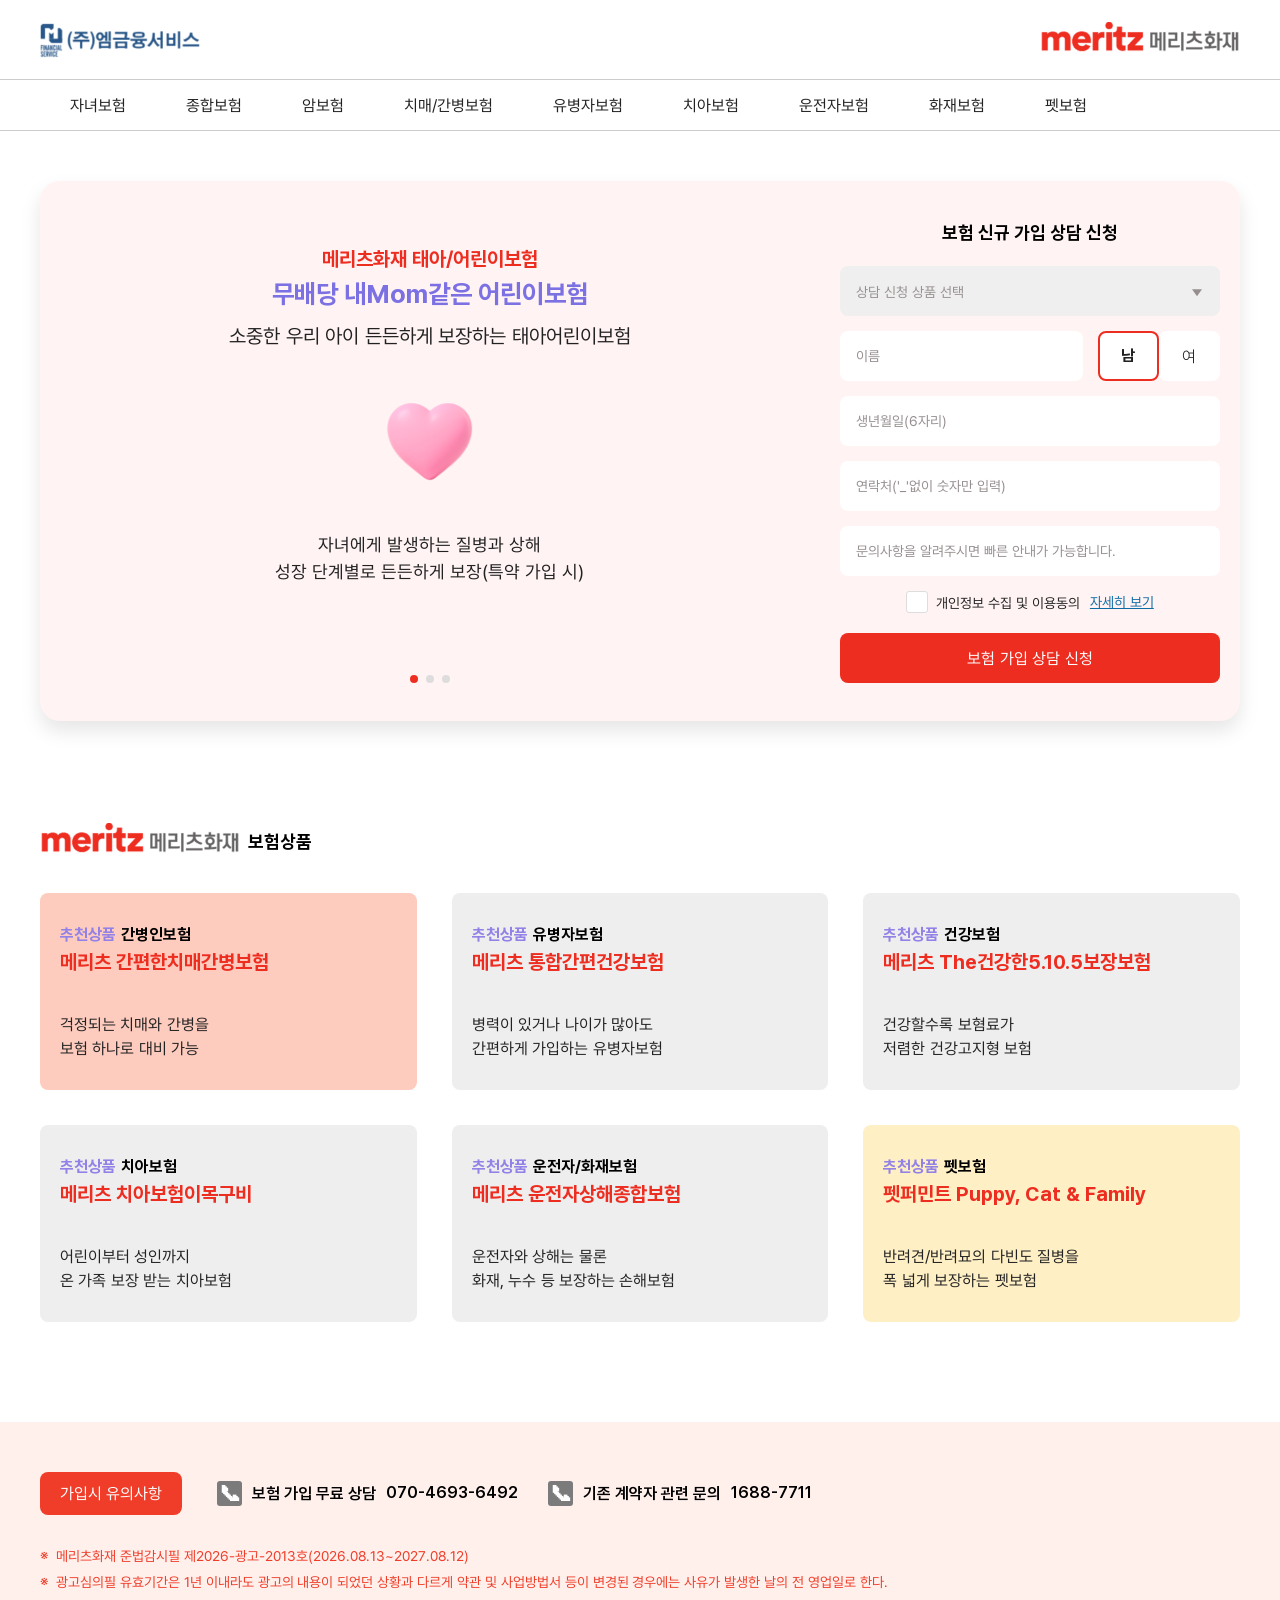
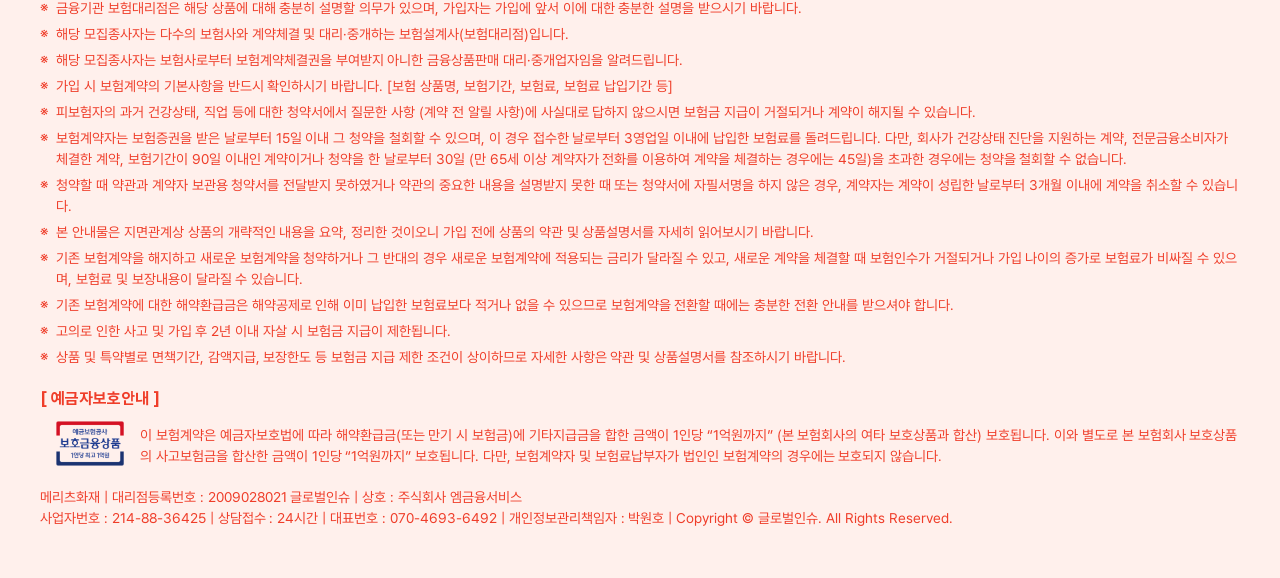
==== commit c51aad21: "commit" ====
--- a/index.html
+++ b/index.html
@@ -8,7 +8,7 @@
     <meta name="Author" content="" />
     <meta name="viewport"
         content="width=device-width, height=device-height, initial-scale=1.0, minimum-scale=1.0, maximum-scale=2.0, user-scalable=yes">
-    <title>메인</title>
+    <title>메리츠화재</title>
     <link rel="stylesheet" href="css/fonts.css">
     <link rel="stylesheet" href="css/reset.css">
     <link rel="stylesheet" href="css/style.css">
@@ -34,13 +34,23 @@
 
                     <!-- 로고 영역 -->
                     <div class="headerTopBox">
-                        <div class="headerLogoBox">
+
+                        <div class="headerLogoBox headerLogoBox01">
+                            <h1>
+                                <a href="#">
+                                    <img src="images/common/logo02.png" alt="(주)엠금융서비스">
+                                </a>
+                            </h1>
+                        </div>
+
+                        <div class="headerLogoBox headerLogoBox02">
                             <h1>
                                 <a href="#">
                                     <img src="images/common/logo.png" alt="메리츠화재">
                                 </a>
                             </h1>
                         </div>
+
                     </div>
                     <!-- //로고 영역 -->
 
@@ -53,46 +63,118 @@
                                     <a href="#">
                                         자녀보험
                                     </a>
+
+                                    <ul class="headerSubMenu">
+                                        <li>
+                                            <a href="sub/sub_baby.html">내Mom같은어린이보험(태아)</a>
+                                        </li>
+                                        <li>
+                                            <a href="sub/sub_child.html">내Mom같은어린이보험</a>
+                                        </li>
+                                    </ul>
+
                                 </li>
                                 <li>
                                     <a href="#">
                                         종합보험
                                     </a>
+
+                                    <ul class="headerSubMenu">
+                                        <li>
+                                            <a href="sub/sub_youth.html">내Mom대로보장보험</a>
+                                        </li>
+                                        <li>
+                                            <a href="sub/sub_health.html">올바른종합보험</a>
+                                        </li>
+                                        <li>
+                                            <a href="sub/sub_5105.html">The건강한5.10.5보장보험</a>
+                                        </li>
+                                    </ul>
+
                                 </li>
                                 <li>
                                     <a href="#">
                                         암보험
                                     </a>
+
+                                    <ul class="headerSubMenu">
+                                        <li>
+                                            <a href="sub/sub_cancer2.html">또걸려도또받는암보험</a>
+                                        </li>
+                                    </ul>
+
                                 </li>
                                 <li>
                                     <a href="#">
                                         치매/간병보험
                                     </a>
+
+                                    <ul class="headerSubMenu">
+                                        <li>
+                                            <a href="sub/sub_care.html">간편한치매간병보험</a>
+                                        </li>
+                                    </ul>
+
                                 </li>
                                 <li>
                                     <a href="#">
                                         유병자보험
                                     </a>
+
+                                    <ul class="headerSubMenu">
+                                        <li>
+                                            <a href="sub/sub_simple.html">통합간편건강보험</a>
+                                        </li>
+                                    </ul>
+
                                 </li>
                                 <li>
                                     <a href="#">
                                         치아보험
                                     </a>
+
+                                    <ul class="headerSubMenu">
+                                        <li>
+                                            <a href="sub/sub_dental.html">치아보험이목구비</a>
+                                        </li>
+                                    </ul>
+
                                 </li>
                                 <li>
                                     <a href="#">
                                         운전자보험
                                     </a>
+
+                                    <ul class="headerSubMenu">
+                                        <li>
+                                            <a href="sub/sub_drive.html">운전자상해종합보험</a>
+                                        </li>
+                                    </ul>
+
                                 </li>
                                 <li>
                                     <a href="#">
                                         화재보험
                                     </a>
+
+                                    <ul class="headerSubMenu">
+                                        <li>
+                                            <a href="sub/sub_fire.html">운전자상해종합보험(화재)</a>
+                                        </li>
+                                    </ul>
+
                                 </li>
                                 <li>
                                     <a href="#">
                                         펫보험
                                     </a>
+
+                                    <ul class="headerSubMenu">
+                                        <li>
+                                            <a href="sub/sub_pet.html">펫퍼민트</a>
+                                        </li>
+                                    </ul>
+
                                 </li>
                             </ul>
                         </nav>
@@ -118,46 +200,118 @@
                                         <a href="#">
                                             자녀보험
                                         </a>
+
+                                        <ul class="mobileSubMenu">
+                                            <li>
+                                                <a href="sub/sub_baby.html">내Mom같은어린이보험(태아)</a>
+                                            </li>
+                                            <li>
+                                                <a href="sub/sub_child.html">내Mom같은어린이보험</a>
+                                            </li>
+                                        </ul>
+
                                     </li>
                                     <li>
                                         <a href="#">
                                             종합보험
                                         </a>
+
+                                        <ul class="mobileSubMenu">
+                                            <li>
+                                                <a href="sub/sub_youth.html">내Mom대로보장보험</a>
+                                            </li>
+                                            <li>
+                                                <a href="sub/sub_health.html">올바른종합보험</a>
+                                            </li>
+                                            <li>
+                                                <a href="sub/sub_5105.html">The건강한5.10.5보장보험</a>
+                                            </li>
+                                        </ul>
+
                                     </li>
                                     <li>
                                         <a href="#">
                                             암보험
                                         </a>
+
+                                        <ul class="mobileSubMenu">
+                                            <li>
+                                                <a href="sub/sub_cancer2.html">또걸려도또받는암보험</a>
+                                            </li>
+                                        </ul>
+
                                     </li>
                                     <li>
                                         <a href="#">
                                             치매/간병보험
                                         </a>
+
+                                        <ul class="mobileSubMenu">
+                                            <li>
+                                                <a href="sub/sub_care.html">간편한치매간병보험</a>
+                                            </li>
+                                        </ul>
+
                                     </li>
                                     <li>
                                         <a href="#">
                                             유병자보험
                                         </a>
+
+                                        <ul class="mobileSubMenu">
+                                            <li>
+                                                <a href="sub/sub_simple.html">통합간편건강보험</a>
+                                            </li>
+                                        </ul>
+
                                     </li>
                                     <li>
                                         <a href="#">
                                             치아보험
                                         </a>
+
+                                        <ul class="mobileSubMenu">
+                                            <li>
+                                                <a href="sub/sub_dental.html">치아보험이목구비</a>
+                                            </li>
+                                        </ul>
+
                                     </li>
                                     <li>
                                         <a href="#">
                                             운전자보험
                                         </a>
+
+                                        <ul class="mobileSubMenu">
+                                            <li>
+                                                <a href="sub/sub_drive.html">운전자상해종합보험</a>
+                                            </li>
+                                        </ul>
+
                                     </li>
                                     <li>
                                         <a href="#">
                                             화재보험
                                         </a>
+
+                                        <ul class="mobileSubMenu">
+                                            <li>
+                                                <a href="sub/sub_fire.html">운전자상해종합보험(화재)</a>
+                                            </li>
+                                        </ul>
+
                                     </li>
                                     <li>
                                         <a href="#">
                                             펫보험
                                         </a>
+
+                                        <ul class="mobileSubMenu">
+                                            <li>
+                                                <a href="sub/sub_pet.html">펫퍼민트</a>
+                                            </li>
+                                        </ul>
+
                                     </li>
                                 </ul>
                             </nav>
@@ -181,7 +335,7 @@
                         <!-- 슬라이드 영역 -->
                         <div class="formSlideInfoBox">
                             <div class="slick">
-                                <div class="formSlideBox">
+                                <a href="sub/sub_baby.html" class="formSlideBox">
                                     <h2 class="insuranceSlideTitle">
                                         메리츠화재 태아/어린이보험
                                     </h2>
@@ -200,9 +354,9 @@
                                         자녀에게 발생하는 질병과 상해<br>
                                         성장 단계별로 든든하게 보장(특약 가입 시)
                                     </p>
-                                </div>
-
-                                <div class="formSlideBox">
+                                </a>
+
+                                <a href="sub/sub_cancer2.html" class="formSlideBox">
                                     <h2 class="insuranceSlideTitle">
                                         메리츠화재 암보험
                                     </h2>
@@ -221,9 +375,9 @@
                                         원발암부터 재진단암, 전이암 등 <br>
                                         암 진단비 걱정 없이 보장(특약 가입시)
                                     </p>
-                                </div>
-
-                                <div class="formSlideBox">
+                                </a>
+
+                                <a href="sub/sub_care.html" class="formSlideBox">
                                     <h2 class="insuranceSlideTitle">
                                         메리츠화재 치매/간병보험
                                     </h2>
@@ -242,7 +396,7 @@
                                         경증 치매부터 진단 시 <br>
                                         간병비 보장하는 간병보험(특약 가입 시)
                                     </p>
-                                </div>
+                                </a>
                             </div>
 
                         </div>
@@ -366,7 +520,7 @@
                         <!-- 보험 상품 목록 영역-->
                         <ul class="insuranceProductList">
                             <li>
-                                <a href="#" class="insuranceProductLink caregiverProduct">
+                                <a href="sub/sub_care.html" class="insuranceProductLink caregiverProduct">
 
                                     <div class="insuranceProductMeta">
                                         <strong>추천상품</strong>
@@ -386,7 +540,7 @@
                                 </a>
                             </li>
                             <li>
-                                <a href="#" class="insuranceProductLink simplifiedHealthProduct">
+                                <a href="sub/sub_simple.html" class="insuranceProductLink simplifiedHealthProduct">
 
                                     <div class="insuranceProductMeta">
                                         <strong>추천상품</strong>
@@ -404,7 +558,7 @@
                                 </a>
                             </li>
                             <li>
-                                <a href="#" class="insuranceProductLink healthProduct">
+                                <a href="/sub/sub_sub_5105.html" class="insuranceProductLink healthProduct">
 
                                     <div class="insuranceProductMeta">
                                         <strong>추천상품</strong>
@@ -421,7 +575,7 @@
                                 </a>
                             </li>
                             <li>
-                                <a href="#" class="insuranceProductLink dentalProduct">
+                                <a href="sub/sub_dental.html" class="insuranceProductLink dentalProduct">
 
                                     <div class="insuranceProductMeta">
                                         <strong>추천상품</strong>
@@ -438,7 +592,7 @@
                                 </a>
                             </li>
                             <li>
-                                <a href="#" class="insuranceProductLink driverFireProduct">
+                                <a href="sub/sub_fire.html" class="insuranceProductLink driverFireProduct">
 
                                     <div class="insuranceProductMeta">
                                         <strong>추천상품</strong>
@@ -455,7 +609,7 @@
                                 </a>
                             </li>
                             <li>
-                                <a href="#" class="insuranceProductLink petProduct">
+                                <a href="sub/sub_pet.html" class="insuranceProductLink petProduct">
 
                                     <div class="insuranceProductMeta">
                                         <strong>추천상품</strong>
@@ -596,16 +750,25 @@
                                 상품 및 특약별로 면책기간, 감액지급, 보장한도 등 보험금 지급 제한 조건이
                                 상이하므로 자세한 사항은 약관 및 상품설명서를 참조하시기 바랍니다.
                             </li>
-
-                            <li>
-                                이 보험계약은 예금자보호법에 따라 해약환급금(또는 만기 시 보험금)에
-                                기타지급금을 합한 금액이 1인당 “1억원까지”
-                                (본 보험회사의 여타 보호상품과 합산) 보호됩니다.
-                                이와 별도로 본 보험회사 보호상품의 사고보험금을 합산한 금액이
-                                1인당 “1억원까지” 보호됩니다. 다만, 보험계약자 및 보험료납부자가
-                                법인인 보험계약의 경우에는 보호되지 않습니다.
-                            </li>
                         </ul>
+
+                        <div class="insuranceDepositBox">
+                            <h3 class="insuranceDepositTitle">
+                                [ 예금자보호안내 ]
+                            </h3>
+                            <div class="insuranceDepositText">
+                                <img src="images/common/product_info_img.png" alt="예금보험공사 보호금융상품 1인창 최고 1억원">
+                                <p>
+                                    이 보험계약은 예금자보호법에 따라 해약환급금(또는 만기 시 보험금)에
+                                    기타지급금을 합한 금액이 1인당 “1억원까지”
+                                    (본 보험회사의 여타 보호상품과 합산) 보호됩니다.
+                                    이와 별도로 본 보험회사 보호상품의 사고보험금을 합산한 금액이
+                                    1인당 “1억원까지” 보호됩니다. 다만, 보험계약자 및 보험료납부자가
+                                    법인인 보험계약의 경우에는 보호되지 않습니다.
+                                </p>
+                            </div>
+                        </div>
+
                     </div>
                     <!-- //보험상품 안내 및 유의사항 -->
 
--- a/css/style.css
+++ b/css/style.css
@@ -1,4 +1,6 @@
 @charset "UTF-8";
+
+main{padding: 50px 0;}
 
 /* 폼 */
 input{display: block; padding: 0 10px 0 16px; width: 100%; height: 50px; border: 0; border-radius: 8px; background-color: #fff; font-size: 14px;}
@@ -25,16 +27,23 @@
 
 /* 헤더 영역 */
 #headerWrap{border-bottom: 1px solid #ccc;}
-/* #headerWrap .headerTopWrap{border-bottom: 1px solid #ccc;} */
 #headerWrap .headerTopBox{position: relative; display: flex; align-items: center; justify-content: space-between;}
 #headerWrap .headerTopBox::after{content: ''; position: absolute; left: -100%; right:-100%; bottom: 0; height: 1px; background-color: #ccc;}
-#headerWrap .headerTopBox .headerLogoBox h1 a{display: block; padding: 20px 0 26px;}
-#headerWrap .headerTopBox .headerLogoBox h1 a img{display: block; width: 200px;}
+#headerWrap .headerTopBox{display: flex; align-items: center; justify-content: space-between;}
+#headerWrap .headerTopBox .headerLogoBox h1 a{display: block;}
+#headerWrap .headerTopBox .headerLogoBox h1 a img{display: block;}
+#headerWrap .headerTopBox .headerLogoBox01 h1 a{padding: 20px 0;}
+#headerWrap .headerTopBox .headerLogoBox01 h1 a img{width: 160px;}
+#headerWrap .headerTopBox .headerLogoBox02 h1 a{padding: 20px 0 28px;}
+#headerWrap .headerTopBox .headerLogoBox02 h1 a img{width: 200px;}
 #headerWrap .headerBottomBox .headerMenu{display: flex; align-items: center;}
-#headerWrap .headerBottomBox .headerMenu li a{display: block; padding: 13px 30px; font-size: 16px;}
-
+#headerWrap .headerBottomBox .headerMenu li{position: relative;}
+#headerWrap .headerBottomBox .headerMenu > li > a{display: block; padding: 13px 30px; font-size: 16px; text-align: center;}
+#headerWrap .headerBottomBox .headerMenu > li:hover > a{font-weight: 600;}
+#headerWrap .headerBottomBox .headerMenu li .headerSubMenu{display: none; padding: 10px 0; min-width: 160px; position: absolute; left:50%; transform: translateX(-50%); background-color: #fff; border-radius:0 0 10px 10px; border-top: 2px solid #ee2d21; z-index: 999; box-shadow: 0 10px 20px rgba(0, 0, 0, .1);}
+#headerWrap .headerBottomBox .headerMenu li .headerSubMenu li a{padding: 12px 10px; display: block; text-align: center; word-break: keep-all; font-size: 15px; transition: all .3s;}
+#headerWrap .headerBottomBox .headerMenu li .headerSubMenu li a:hover{color: #ee2d21;}
 #mobileMenuWrap{display: none;}
-
 
 @media (max-width: 1199px){
 
@@ -44,11 +53,10 @@
 
   /* 모바일메뉴 */
   #mobileMenuWrap{display: block;}
-  #mobileMenuWrap .mobileMenuBox{display: flex; flex-direction: column; padding: 0 0 20px; max-width: 320px; width: 100%; position: fixed; top:79px; right:-1000px; bottom: 0; background-color: #fff; transition: all .3s; border-radius: 0 0 0 60px; box-shadow: 0 20px 50px rgba(0, 0, 0, .1); z-index: 999;}
+  #mobileMenuWrap .mobileMenuBox{display: flex; flex-direction: column; padding: 0 0 20px; max-width: 320px; width: 100%; position: fixed; top:79px; right:-1000px; bottom: 0; background-color: #fff; transition: all .3s; border-radius: 0 0 0 60px; box-shadow: 0 20px 50px rgba(0, 0, 0, .1); z-index: 999; overflow-y: auto;}
   #mobileMenuWrap .mobileMenu{padding: 20px 0;}
-  #mobileMenuWrap .mobileMenu li a{display: block; padding: 17px 20px 17px 30px; color: #333; font-weight: 600; font-size: 16px;}
-  #mobileMenuWrap .mobileMenuBtn{position: relative; display: flex; justify-content: center;
-      align-items: center; width: 28px; height: 28px;}
+  #mobileMenuWrap .mobileMenu > li > a{position: relative; display: block; padding: 17px 20px 17px 30px; color: #333; font-weight: 600; font-size: 16px;}
+  #mobileMenuWrap .mobileMenu > li > a::after{content: ""; position: absolute; right: 20px; top: 50%; width: 8px; height: 8px; border-right: 2px solid #333; border-bottom: 2px solid #333; transform: translateY(-70%) rotate(45deg); transition: all .3s;}
   #mobileMenuWrap .mobileMenuBtn span{position: absolute; width: 21px;
     height: 2px; border-radius: 30px; background: #333; transition: all .3s;}
   #mobileMenuWrap .mobileMenuBtn span:nth-child(1){transform: translateY(-6px);}
@@ -58,11 +66,42 @@
   #mobileMenuWrap.active .mobileMenuBtn span:nth-child(2){opacity: 0;}
   #mobileMenuWrap.active .mobileMenuBtn span:nth-child(3){transform: rotate(-45deg);}
   #mobileMenuWrap.active .mobileMenuBox{right: 0;}
-
+  #mobileMenuWrap .mobileMenu > li.active > a::after{transform: translateY(-30%) rotate(-135deg);}
+  #mobileMenuWrap .mobileMenuBtn{position: relative; display: flex; justify-content: center;
+      align-items: center; width: 28px; height: 28px;}
+  #mobileMenuWrap .mobileSubMenu{display: none;}
+  #mobileMenuWrap .mobileSubMenu li a{display: flex; gap: 0 7px; padding: 12px 20px 12px 42px;}
+  #mobileMenuWrap .mobileSubMenu li a::before{content: ''; flex-shrink: 0; margin: 11px 0; width: 5px; height: 1px; background-color: #222;}
+
+
+}
+
+@media (max-width: 768px){
+
+  #headerWrap .headerTopBox .headerLogoBox01 h1 a img{width: 130px;}
+  #headerWrap .headerTopBox .headerLogoBox02 h1 a img{width: 160px;}
+
+}
+
+@media (max-width: 480px){
+
+  #headerWrap .headerTopBox .headerLogoBox01 h1 a img{width: 100px;}
+  #headerWrap .headerTopBox .headerLogoBox02 h1 a img{width: 130px;}
+  
 }
 
 /* 푸터 영역 */
 #footerWrap{padding: 50px 0; background-color: #fff0ec;}
+#footerWrap .insuranceDepositBox{margin: 10px 0;}
+#footerWrap .insuranceDepositBox h3{color: #ef3d29; font-size: 16px;}
+#footerWrap .insuranceDepositText::after {
+    content: "";
+    display: block;
+    clear: both;
+}
+#footerWrap .insuranceDepositText{gap: 0 10px; }
+#footerWrap .insuranceDepositText p{padding-top: 13px; color: #ef3d29; font-size: 14px; vertical-align: top;}
+#footerWrap .insuranceDepositText img{float: left; margin: 0 10px; display: block; width: 80px;}
 #footerWrap .footerTopBox{margin-bottom: 30px; display: flex; align-items: center;}
 #footerWrap .footerTopBox .footerPopupBtn{margin-right: 35px; padding: 10px 20px; display: flex; align-items: center; justify-content: center; color: #fff; border-radius: 8px; background-color: #ef3d29;}
 #footerWrap .footerTopBox .footerContactList{display: flex; gap: 30px;}
@@ -113,8 +152,6 @@
 .commonPopupWrap .marketingOptOutList{display:flex; flex-direction:column; gap:5px;}
 .commonPopupWrap .marketingOptOutList li{position:relative; padding-left:12px;}
 .commonPopupWrap .marketingOptOutList li::before{content:"-"; position:absolute; top:0; left:0;}
-
-
 .commonPopupWrap .insuranceNoticeBox{color:#555; font-size:14px; line-height:1.7;}
 .commonPopupWrap .insuranceNoticeBox .popupContentTitle{margin-bottom:20px; padding-right:35px; color:#222; font-size:22px; font-weight:700; line-height:1.4;}
 .commonPopupWrap .insuranceNoticeSection + .insuranceNoticeSection{margin-top:30px;}
@@ -143,4 +180,62 @@
     .commonPopupWrap .insuranceNoticeBox .popupContentTitle{font-size:19px;}
     .commonPopupWrap .privacyPolicyNoticeList{padding:15px;}
 
+}
+
+/* 폼 영역 */
+#formInfoWrap .formInfoBox{padding: 38px 0; display: flex; justify-content: center; gap: 50px 0; box-shadow: 0 10px 20px rgba(0, 0, 0, .1); border-radius: 20px; background-color: #fff4f3;}
+#formInfoWrap .formSlideInfoBox{padding: 0 20px; position: relative; width: 65%; margin-top: 25px;}
+#formInfoWrap .formSlideInfoBox .insuranceSlideTitle{color: #ee2d21; font-size: 20px; text-align: center;}
+#formInfoWrap .formSlideInfoBox .insuranceProductName{margin-bottom: 8px; color: #7b71e3; font-size: 26px; text-align: center; word-break: keep-all;}
+#formInfoWrap .formSlideInfoBox img{display: block; margin: 30px auto; width: 120px;}
+#formInfoWrap .formSlideInfoBox .insuranceSlideSummary{font-size: 20px; text-align: center;}
+#formInfoWrap .formSlideInfoBox .insuranceSlideDescription{font-size: 18px; text-align: center;}
+#formInfoWrap .formSlideInfoBox .slick-slider{position: static;}
+#formInfoWrap .slick-dots{position: absolute; left: 50%; transform: translateX(-50%); bottom: 0; display: flex; gap: 0 8px; align-items: center; justify-content: center; width: 100%;}
+#formInfoWrap .slick-dots li.slick-active button{background-color: #ee2d21;}
+#formInfoWrap .slick-dots li button{display: block; width: 8px; height: 8px; text-indent: -9999px; border-radius: 50%; background-color:#ddd; cursor: pointer;}
+#formInfoWrap .formInputBox .formUserInfoBox{display: flex; align-items: center; gap: 0 15px;}
+#formInfoWrap .formInputBox{width: 35%; padding:0 20px; }
+#formInfoWrap .formInputBox h2{margin-bottom: 20px; font-size: 18px; text-align: center; color: #000;}
+#formInfoWrap .formInputBox .formBox{margin-bottom: 15px;}
+#formInfoWrap .formInputBox .formBox:last-child{margin-bottom: 0;}
+#formInfoWrap .formInputBox .genderSelectBox{width: 40%; display: flex;}
+#formInfoWrap .formInputBox .genderSelectBox .inputRadioBox{flex: 1; height: 50px;}
+#formInfoWrap .formInputBox .genderSelectBox label{display: flex; width: 100%; height: 100%; align-items: center; justify-content: center; background-color: #fff; cursor: pointer; font-weight: 300; border-radius: 8px; }
+#formInfoWrap .formInputBox .genderSelectBox input:checked + label{font-weight: 700; border: 2px solid #ee2d21;}
+#formInfoWrap .formInputBox .detailViewBtn{font-size: 14px; text-decoration: underline; color: #0e6ca5; line-height: 1;}
+#formInfoWrap .formInputBox .inputCheckBox{margin-bottom: 20px; display: flex; justify-content: center; align-items: center; gap: 10px;}
+#formInfoWrap .formInputBox .formBtn{display: flex; align-items: center; justify-content: center; width: 100%; height: 50px; background-color: #ee2d21; color: #fff; border-radius: 8px;}
+
+@media (max-width: 1024px){
+
+  #formInfoWrap .formInfoBox{flex-direction: column; gap: 80px 0;}
+  #formInfoWrap .formSlideInfoBox{width: 100%;}
+  #formInfoWrap .slick-dots{margin-top: 50px; position: static; transform: none;}
+  #formInfoWrap .formInputBox{width: 100%;}
+  #formInfoWrap .formInputBox .inputTextBox{flex: 1;}
+  #formInfoWrap .formInputBox .genderSelectBox{width: 26%;;}
+
+}
+
+@media (max-width: 768px){
+
+  #formInfoWrap .formSlideInfoBox .insuranceSlideTitle,
+  #formInfoWrap .formSlideInfoBox .insuranceSlideSummary{font-size: 18px;}
+  #formInfoWrap .formSlideInfoBox .insuranceProductName{font-size: 22px;}
+  #formInfoWrap .formSlideInfoBox .insuranceSlideDescription{font-size: 16px;}
+
+}
+
+@media (max-width: 480px){
+
+  #formInfoWrap .formSlideInfoBox .insuranceSlideTitle,
+  #formInfoWrap .formSlideInfoBox .insuranceSlideSummary{font-size: 16px;}
+  #formInfoWrap .formSlideInfoBox .insuranceProductName{font-size: 20px;}
+  #formInfoWrap .slick-dots{margin-top: 30px;}
+
+  #formInfoWrap .formInputBox .formUserInfoBox{flex-direction: column; gap: 15px 0;;}
+  #formInfoWrap .formInputBox .formUserInfoBox .inputTextBox{width: 100%;}
+  #formInfoWrap .formInputBox .formUserInfoBox .genderSelectBox{width: 100%;}
+
 }
--- a/css/main.css
+++ b/css/main.css
@@ -1,61 +1,4 @@
 @charset "UTF-8";
-
-#mainWrap{padding: 50px 0;}
-
-/* 폼 영역 */
-#formInfoWrap .formInfoBox{padding: 38px 0; display: flex; justify-content: center; gap: 50px 0; box-shadow: 0 10px 20px rgba(0, 0, 0, .1); border-radius: 20px; background-color: #fff4f3;}
-#formInfoWrap .formSlideInfoBox{padding: 0 20px; position: relative; width: 65%; margin-top: 25px;}
-#formInfoWrap .formSlideInfoBox .insuranceSlideTitle{color: #ee2d21; font-size: 20px; text-align: center;}
-#formInfoWrap .formSlideInfoBox .insuranceProductName{margin-bottom: 8px; color: #7b71e3; font-size: 26px; text-align: center; word-break: keep-all;}
-#formInfoWrap .formSlideInfoBox img{display: block; margin: 30px auto; width: 120px;}
-#formInfoWrap .formSlideInfoBox .insuranceSlideSummary{font-size: 20px; text-align: center;}
-#formInfoWrap .formSlideInfoBox .insuranceSlideDescription{font-size: 18px; text-align: center;}
-#formInfoWrap .formSlideInfoBox .slick-slider{position: static;}
-#formInfoWrap .slick-dots{position: absolute; left: 50%; transform: translateX(-50%); bottom: 0; display: flex; gap: 0 8px; align-items: center; justify-content: center; width: 100%;}
-#formInfoWrap .slick-dots li.slick-active button{background-color: #ee2d21;}
-#formInfoWrap .slick-dots li button{display: block; width: 8px; height: 8px; text-indent: -9999px; border-radius: 50%; background-color:#ddd; cursor: pointer;}
-#formInfoWrap .formInputBox .formUserInfoBox{display: flex; align-items: center; gap: 0 15px;}
-#formInfoWrap .formInputBox{width: 35%; padding:0 20px; }
-#formInfoWrap .formInputBox h2{margin-bottom: 20px; font-size: 18px; text-align: center; color: #000;}
-#formInfoWrap .formInputBox .formBox{margin-bottom: 15px;}
-#formInfoWrap .formInputBox .formBox:last-child{margin-bottom: 0;}
-#formInfoWrap .formInputBox .genderSelectBox{width: 40%; display: flex;}
-#formInfoWrap .formInputBox .genderSelectBox .inputRadioBox{flex: 1; height: 50px;}
-#formInfoWrap .formInputBox .genderSelectBox label{display: flex; width: 100%; height: 100%; align-items: center; justify-content: center; background-color: #fff; cursor: pointer; font-weight: 300; border-radius: 8px; }
-#formInfoWrap .formInputBox .genderSelectBox input:checked + label{font-weight: 700; border: 2px solid #ee2d21;}
-#formInfoWrap .formInputBox .detailViewBtn{font-size: 14px; text-decoration: underline; color: #0e6ca5; line-height: 1;}
-#formInfoWrap .formInputBox .inputCheckBox{margin-bottom: 20px; display: flex; justify-content: center; align-items: center; gap: 10px;}
-#formInfoWrap .formInputBox .formBtn{display: flex; align-items: center; justify-content: center; width: 100%; height: 50px; background-color: #ee2d21; color: #fff; border-radius: 8px;}
-
-@media (max-width: 1024px){
-
-  #formInfoWrap .formInfoBox{flex-direction: column; gap: 80px 0;}
-  #formInfoWrap .formSlideInfoBox{width: 100%;}
-  #formInfoWrap .slick-dots{margin-top: 50px; position: static; transform: none;}
-  #formInfoWrap .formInputBox{width: 100%;}
-  #formInfoWrap .formInputBox .inputTextBox{flex: 1;}
-  #formInfoWrap .formInputBox .genderSelectBox{width: 26%;;}
-
-}
-
-@media (max-width: 768px){
-
-  #formInfoWrap .formSlideInfoBox .insuranceSlideTitle,
-  #formInfoWrap .formSlideInfoBox .insuranceSlideSummary{font-size: 18px;}
-  #formInfoWrap .formSlideInfoBox .insuranceProductName{font-size: 22px;}
-  #formInfoWrap .formSlideInfoBox .insuranceSlideDescription{font-size: 16px;}
-
-}
-
-
-@media (max-width: 480px){
-
-  #formInfoWrap .formSlideInfoBox .insuranceSlideTitle,
-  #formInfoWrap .formSlideInfoBox .insuranceSlideSummary{font-size: 16px;}
-  #formInfoWrap .formSlideInfoBox .insuranceProductName{font-size: 20px;}
-  #formInfoWrap .slick-dots{margin-top: 30px;}
-
-}
 
 /* 보험상품 영역 */
 #insuranceProductWrap{padding: 100px 0 50px;}
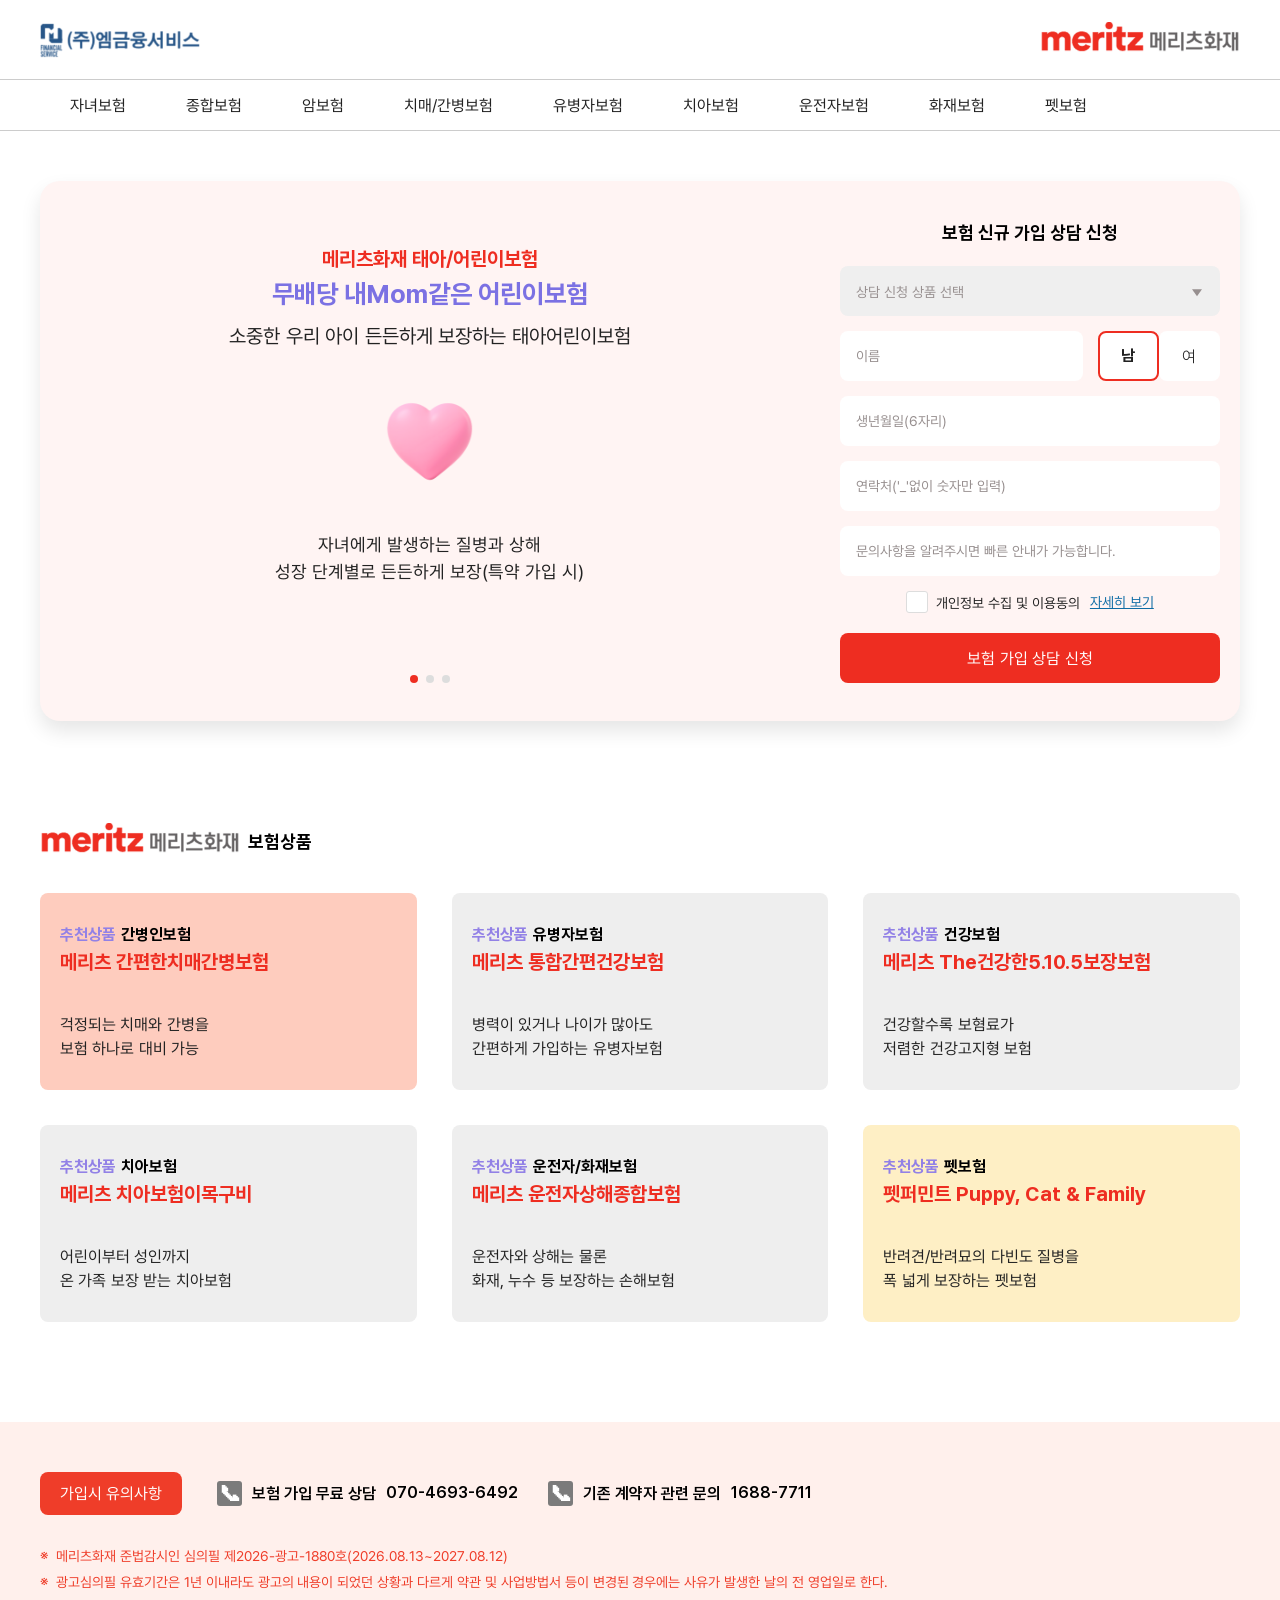
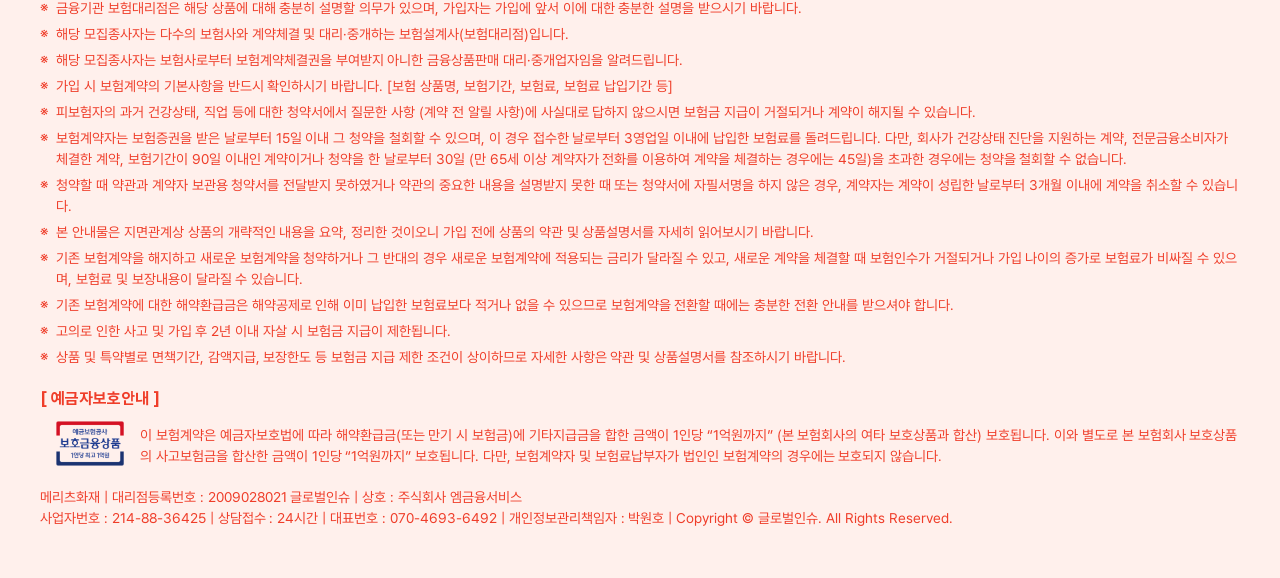
==== commit a6ec3f96: "commit" ====
--- a/index.html
+++ b/index.html
@@ -9,12 +9,19 @@
     <meta name="viewport"
         content="width=device-width, height=device-height, initial-scale=1.0, minimum-scale=1.0, maximum-scale=2.0, user-scalable=yes">
     <title>메리츠화재</title>
+
+    <!-- favicon -->
+    <link rel="icon" href="favicon.ico">
+
+    <!-- css -->
     <link rel="stylesheet" href="css/fonts.css">
     <link rel="stylesheet" href="css/reset.css">
     <link rel="stylesheet" href="css/style.css">
     <link rel="stylesheet" href="css/main.css">
     <link rel="stylesheet" href="css/aos.css">
     <link rel="stylesheet" href="css/slick.css">
+
+    <!-- js -->
     <script src="js/jquery-1.12.4.min.js"></script>
     <script src="js/slick.min.js"></script>
     <script src="js/aos.js"></script>
@@ -37,7 +44,7 @@
 
                         <div class="headerLogoBox headerLogoBox01">
                             <h1>
-                                <a href="#">
+                                <a href="/">
                                     <img src="images/common/logo02.png" alt="(주)엠금융서비스">
                                 </a>
                             </h1>
@@ -45,7 +52,7 @@
 
                         <div class="headerLogoBox headerLogoBox02">
                             <h1>
-                                <a href="#">
+                                <a href="/">
                                     <img src="images/common/logo.png" alt="메리츠화재">
                                 </a>
                             </h1>
@@ -558,7 +565,7 @@
                                 </a>
                             </li>
                             <li>
-                                <a href="/sub/sub_sub_5105.html" class="insuranceProductLink healthProduct">
+                                <a href="/sub/sub_5105.html" class="insuranceProductLink healthProduct">
 
                                     <div class="insuranceProductMeta">
                                         <strong>추천상품</strong>
@@ -675,7 +682,7 @@
                     <div class="footerNoticeBox">
                         <ul class="footerNoticeList">
                             <li>
-                                메리츠화재 준법감시필 제2026-광고-2013호(2026.08.13~2027.08.12)
+                                메리츠화재 준법감시인 심의필 제2026-광고-1880호(2026.08.13~2027.08.12)
                             </li>
 
                             <li>
@@ -996,24 +1003,22 @@
                     <!-- //보험가입 전 유의사항 -->
 
                     <!-- 예금자 보호안내 -->
-                    <div class="insuranceNoticeSection">
-                        <h3 class="insuranceNoticeSectionTitle">
-                            예금자 보호안내
-                        </h3>
-
-                        <p class="insuranceNoticeText">
-                            이 보험계약은 예금자보호법에 따라 해약환급금(또는 만기 시 보험금)에
-                            기타지급금을 합한 금액이 1인당 “1억원까지”
-                            (본 보험회사의 여타 보호상품과 합산) 보호됩니다.
-                        </p>
-
-                        <p class="insuranceNoticeText">
-                            이와 별도로 본 보험회사 보호상품의 사고보험금을 합산한 금액이
-                            1인당 “1억원까지” 보호됩니다. 다만, 보험계약자 및 보험료납부자가
-                            법인인 보험계약의 경우에는 보호되지 않습니다.
-                        </p>
-                    </div>
-                    <!-- //예금자 보호안내 -->
+                    <div class="insuranceDepositBox">
+                        <h3 class="insuranceDepositTitle">
+                            [ 예금자보호안내 ]
+                        </h3>
+                        <div class="insuranceDepositText">
+                            <img src="images/common/product_info_img.png" alt="예금보험공사 보호금융상품 1인창 최고 1억원">
+                            <p>
+                                이 보험계약은 예금자보호법에 따라 해약환급금(또는 만기 시 보험금)에
+                                기타지급금을 합한 금액이 1인당 “1억원까지”
+                                (본 보험회사의 여타 보호상품과 합산) 보호됩니다.
+                                이와 별도로 본 보험회사 보호상품의 사고보험금을 합산한 금액이
+                                1인당 “1억원까지” 보호됩니다. 다만, 보험계약자 및 보험료납부자가
+                                법인인 보험계약의 경우에는 보호되지 않습니다.
+                            </p>
+                        </div>
+                    </div>
 
                     <!-- 보험계약 체결 전 유의사항 -->
                     <div class="insuranceNoticeSection">
--- a/css/style.css
+++ b/css/style.css
@@ -92,16 +92,6 @@
 
 /* 푸터 영역 */
 #footerWrap{padding: 50px 0; background-color: #fff0ec;}
-#footerWrap .insuranceDepositBox{margin: 10px 0;}
-#footerWrap .insuranceDepositBox h3{color: #ef3d29; font-size: 16px;}
-#footerWrap .insuranceDepositText::after {
-    content: "";
-    display: block;
-    clear: both;
-}
-#footerWrap .insuranceDepositText{gap: 0 10px; }
-#footerWrap .insuranceDepositText p{padding-top: 13px; color: #ef3d29; font-size: 14px; vertical-align: top;}
-#footerWrap .insuranceDepositText img{float: left; margin: 0 10px; display: block; width: 80px;}
 #footerWrap .footerTopBox{margin-bottom: 30px; display: flex; align-items: center;}
 #footerWrap .footerTopBox .footerPopupBtn{margin-right: 35px; padding: 10px 20px; display: flex; align-items: center; justify-content: center; color: #fff; border-radius: 8px; background-color: #ef3d29;}
 #footerWrap .footerTopBox .footerContactList{display: flex; gap: 30px;}
@@ -116,6 +106,12 @@
 #footerWrap .footerNoticeList li:last-child{margin-bottom: 0;}
 #footerWrap .footerNoticeList li::before {content: "※"; position: absolute; left: 0; top: -1px;}
 #footerWrap .footerCompanyInfo p{color: #ef3d29; font-size: 14px; word-break: keep-all;}
+.insuranceDepositBox{margin: 10px 0;}
+.insuranceDepositBox h3{color: #ef3d29; font-size: 16px;}
+.insuranceDepositText::after{ content: ""; display: block; clear: both;}
+.insuranceDepositText{gap: 0 10px; }
+.insuranceDepositText p{padding-top: 13px; color: #ef3d29; font-size: 14px; vertical-align: top;}
+.insuranceDepositText img{float: left; margin: 0 10px; display: block; width: 80px;}
 
 @media (max-width: 1199px){
 
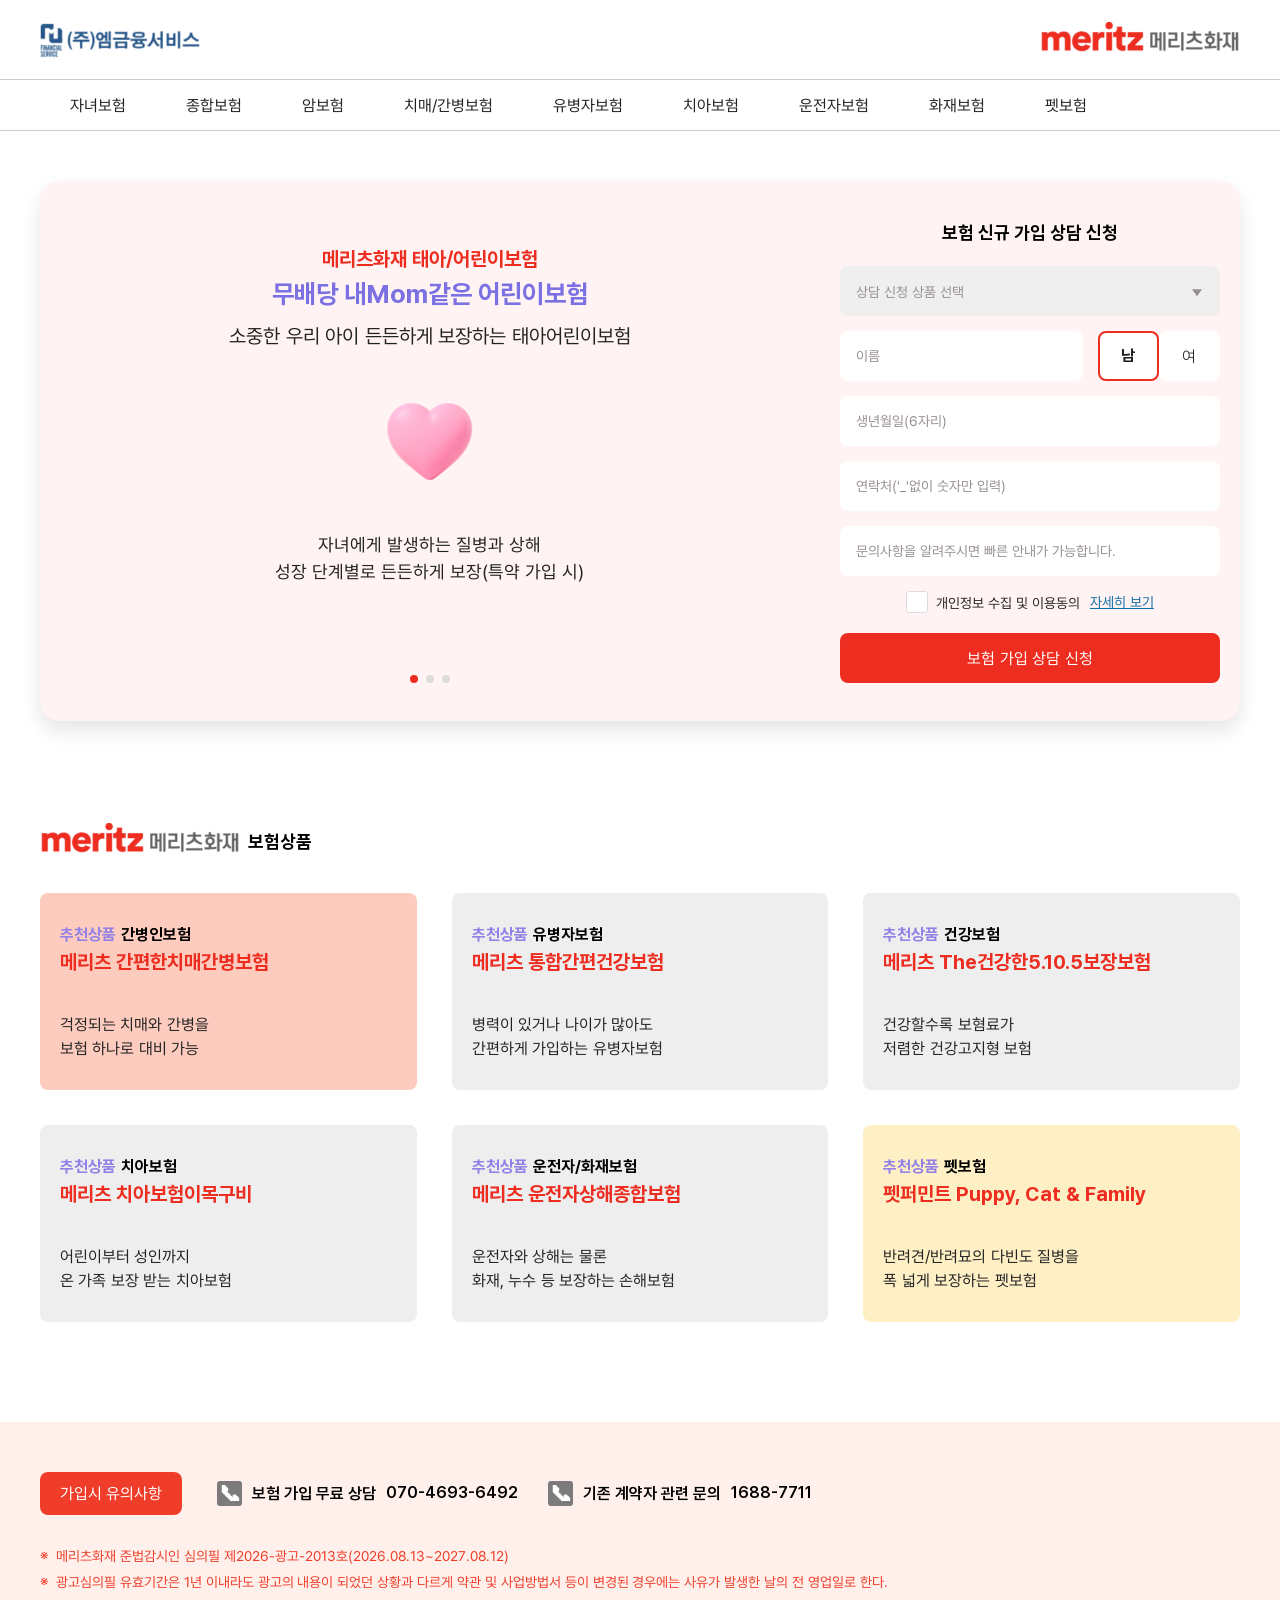
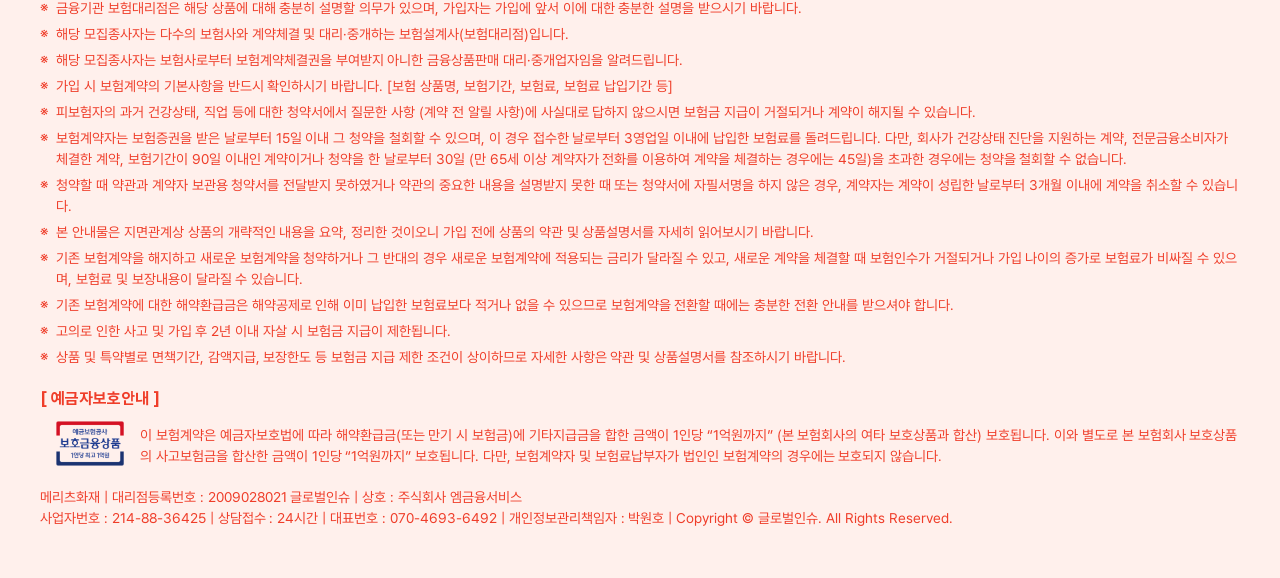
==== commit b06522c4: "commit" ====
--- a/index.html
+++ b/index.html
@@ -2,13 +2,43 @@
 <html lang="ko">
 
 <head>
-    <meta charset="utf-8" />
-    <meta name="Keywords" content="" />
-    <meta name="Description" content="" />
-    <meta name="Author" content="" />
-    <meta name="viewport"
-        content="width=device-width, height=device-height, initial-scale=1.0, minimum-scale=1.0, maximum-scale=2.0, user-scalable=yes">
-    <title>메리츠화재</title>
+    <title>메리츠화재 - 태아보험 | 어린이보험 | 암보험 | 간병인보험 | 종합보험</title>
+    <meta name="description"
+        content="메리츠화재 태아보험, 어린이보험, 종합보험, 암보험, 간병인보험, 치매보험, 유병자보험, 치아보험, 운전자보험, 화재보험, 펫보험 가입 홈페이지, 신규 가입 상담 및 보험료 견적 설계" />
+    <meta name="keywords"
+        content="메리츠 태아보험, 메리츠화재 태아보험, 메리츠 어린이보험, 메리츠화재 어린이보험, 메리츠암보험, 메리츠화재 암보험, 메리츠 운전자보험, 메리츠화재 운전자보험, 메리츠간병인보험, 메리츠화재 간병인보험, 메리츠간병보험, 메리츠 간병비보험, 메리츠화재 간병보험, 메리츠건강보험, 메리츠종합보험, 메리츠 치아보험, 메리츠 펫보험, 메리츠 화재보험, 메리츠화재" />
+    <link rel="canonical" href="https://insure-center.co.kr" />
+    <link rel="image_src" href="https://insure-center.co.kr/img/main_img.png">
+    <meta name="robots" content="index, follow">
+    <meta name="language" content="kr">
+    <meta name="title" content="메리츠화재 - 태아보험 | 어린이보험 | 암보험 | 간병인보험 | 종합보험" />
+    <meta name="publisher" content="메리츠화재 - 태아보험 | 어린이보험 | 암보험 | 간병인보험 | 종합보험" />
+    <meta name="Other Agent" content="메리츠화재 - 태아보험 | 어린이보험 | 암보험 | 간병인보험 | 종합보험" />
+    <meta name="Author" content="메리츠화재 - 태아보험 | 어린이보험 | 암보험 | 간병인보험 | 종합보험" />
+    <meta name="subject" content="메리츠화재 - 태아보험 | 어린이보험 | 암보험 | 간병인보험 | 종합보험" />
+    <meta name="location" content="South Korea" />
+    <meta itemprop="name" content="메리츠화재 - 태아보험 | 어린이보험 | 암보험 | 간병인보험 | 종합보험" />
+    <meta itemprop="description"
+        content="메리츠화재 태아보험, 어린이보험, 종합보험, 암보험, 간병인보험, 치매보험, 유병자보험, 치아보험, 운전자보험, 화재보험, 펫보험 가입 홈페이지, 신규 가입 상담 및 보험료 견적 설계" />
+    <meta itemprop="image" content="https://insure-center.co.kr/img/main_img.png" />
+    <meta property="og:type" content="website" />
+    <meta property="og:title" content="메리츠화재 - 태아보험 | 어린이보험 | 암보험 | 간병인보험 | 종합보험" />
+    <meta property="og:site_name" content="메리츠화재 - 태아보험 | 어린이보험 | 암보험 | 간병인보험 | 종합보험" />
+    <meta property="og:description"
+        content="메리츠화재 태아보험, 어린이보험, 종합보험, 암보험, 간병인보험, 치매보험, 유병자보험, 치아보험, 운전자보험, 화재보험, 펫보험 가입 홈페이지, 신규 가입 상담 및 보험료 견적 설계" />
+    <meta property="og:image" content="https://insure-center.co.kr/img/main_img.png" />
+    <meta property="og:url" content="https://insure-center.co.kr" />
+    <meta property="og:image:width" content="1200" />
+    <meta property="og:image:height" content="630" />
+    <meta name="twitter:card" content="summary" />
+    <meta name="twitter:title" content="메리츠화재 - 태아보험 | 어린이보험 | 암보험 | 간병인보험 | 종합보험" />
+    <meta name="twitter:site" content="메리츠화재 - 태아보험 | 어린이보험 | 암보험 | 간병인보험 | 종합보험" />
+    <meta name="twitter:description"
+        content="메리츠화재 태아보험, 어린이보험, 종합보험, 암보험, 간병인보험, 치매보험, 유병자보험, 치아보험, 운전자보험, 화재보험, 펫보험 가입 홈페이지, 신규 가입 상담 및 보험료 견적 설계" />
+    <meta name="twitter:image" content="https://insure-center.co.kr/img/main_img.png" />
+    <meta name="twitter:url" content="https://insure-center.co.kr" />
+    <meta name="twitter:image:width" content="1024" />
+    <meta name="twitter:image:height" content="512" />
 
     <!-- favicon -->
     <link rel="icon" href="favicon.ico">
@@ -44,7 +74,7 @@
 
                         <div class="headerLogoBox headerLogoBox01">
                             <h1>
-                                <a href="/">
+                                <a href="index.html">
                                     <img src="images/common/logo02.png" alt="(주)엠금융서비스">
                                 </a>
                             </h1>
@@ -52,7 +82,7 @@
 
                         <div class="headerLogoBox headerLogoBox02">
                             <h1>
-                                <a href="/">
+                                <a href="index.html">
                                     <img src="images/common/logo.png" alt="메리츠화재">
                                 </a>
                             </h1>
@@ -682,7 +712,7 @@
                     <div class="footerNoticeBox">
                         <ul class="footerNoticeList">
                             <li>
-                                메리츠화재 준법감시인 심의필 제2026-광고-1880호(2026.08.13~2027.08.12)
+                                메리츠화재 준법감시인 심의필 제2026-광고-2013호(2026.08.13~2027.08.12)
                             </li>
 
                             <li>
